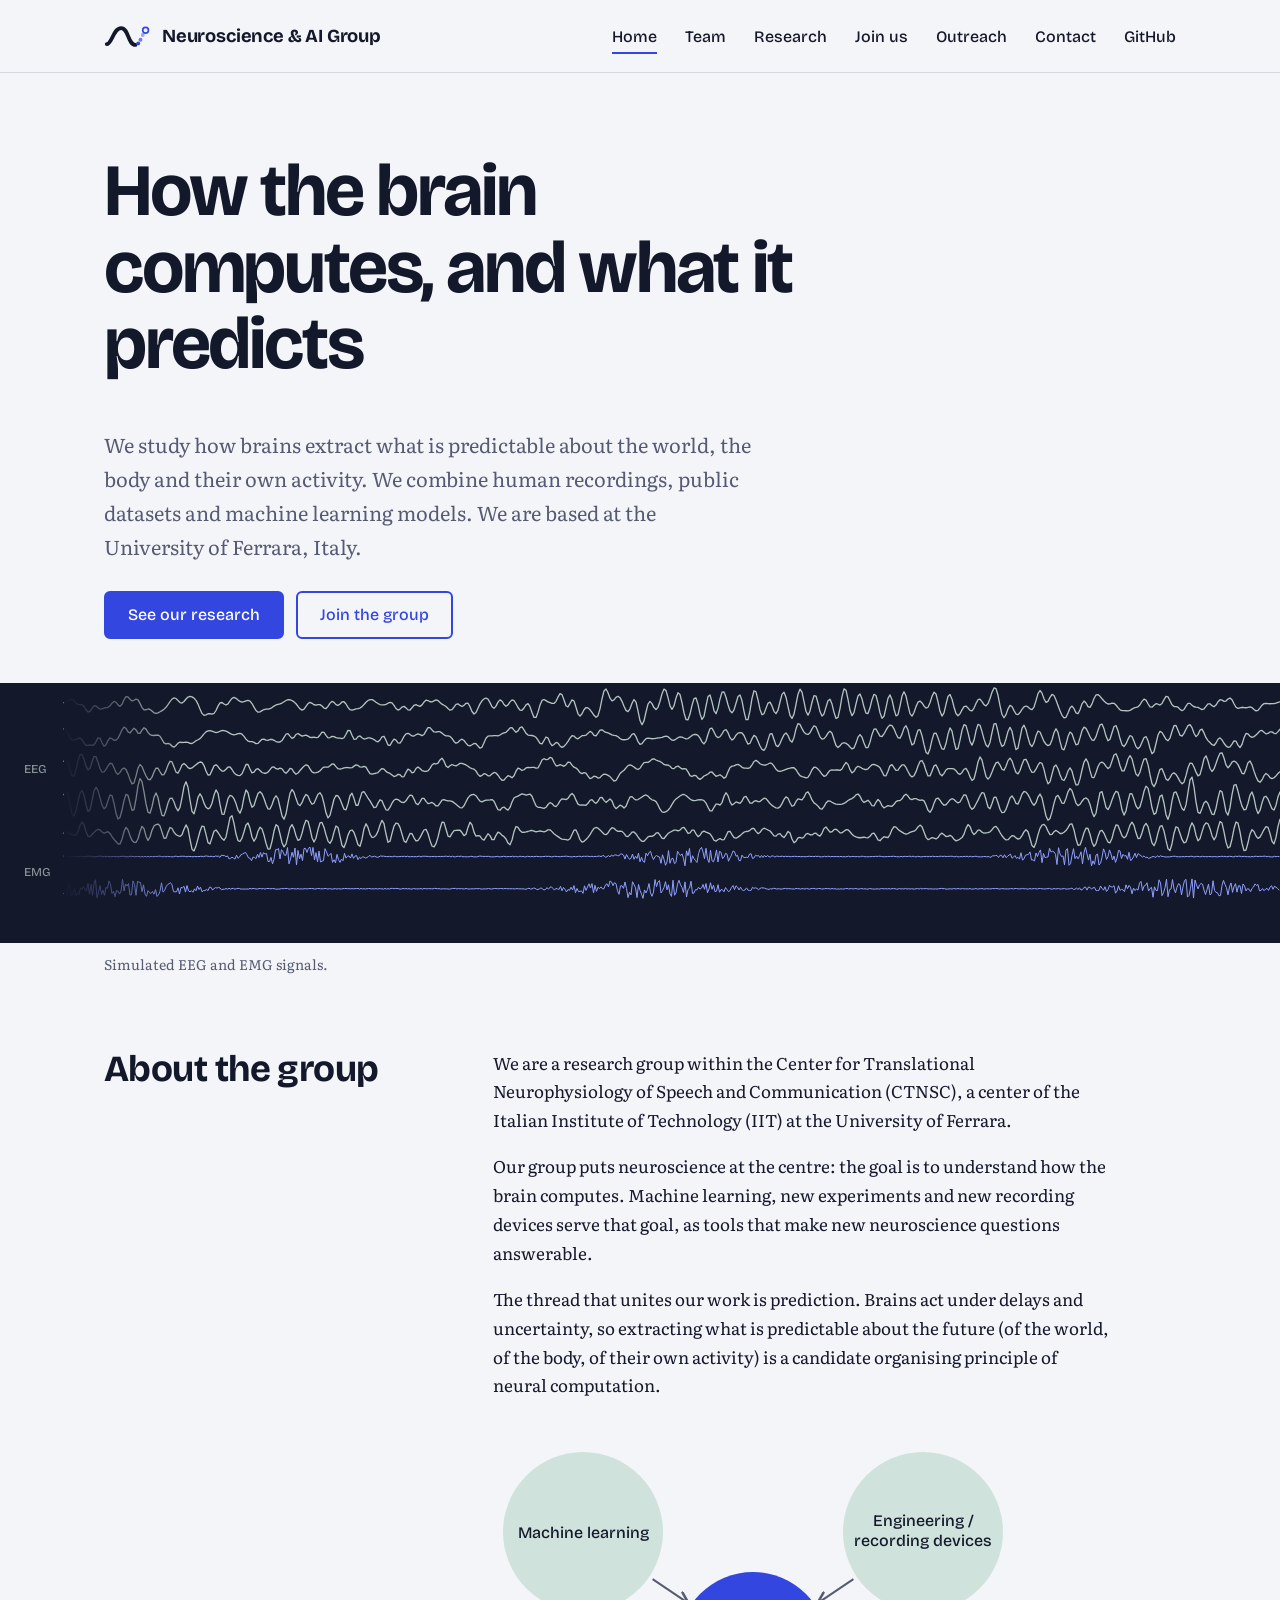
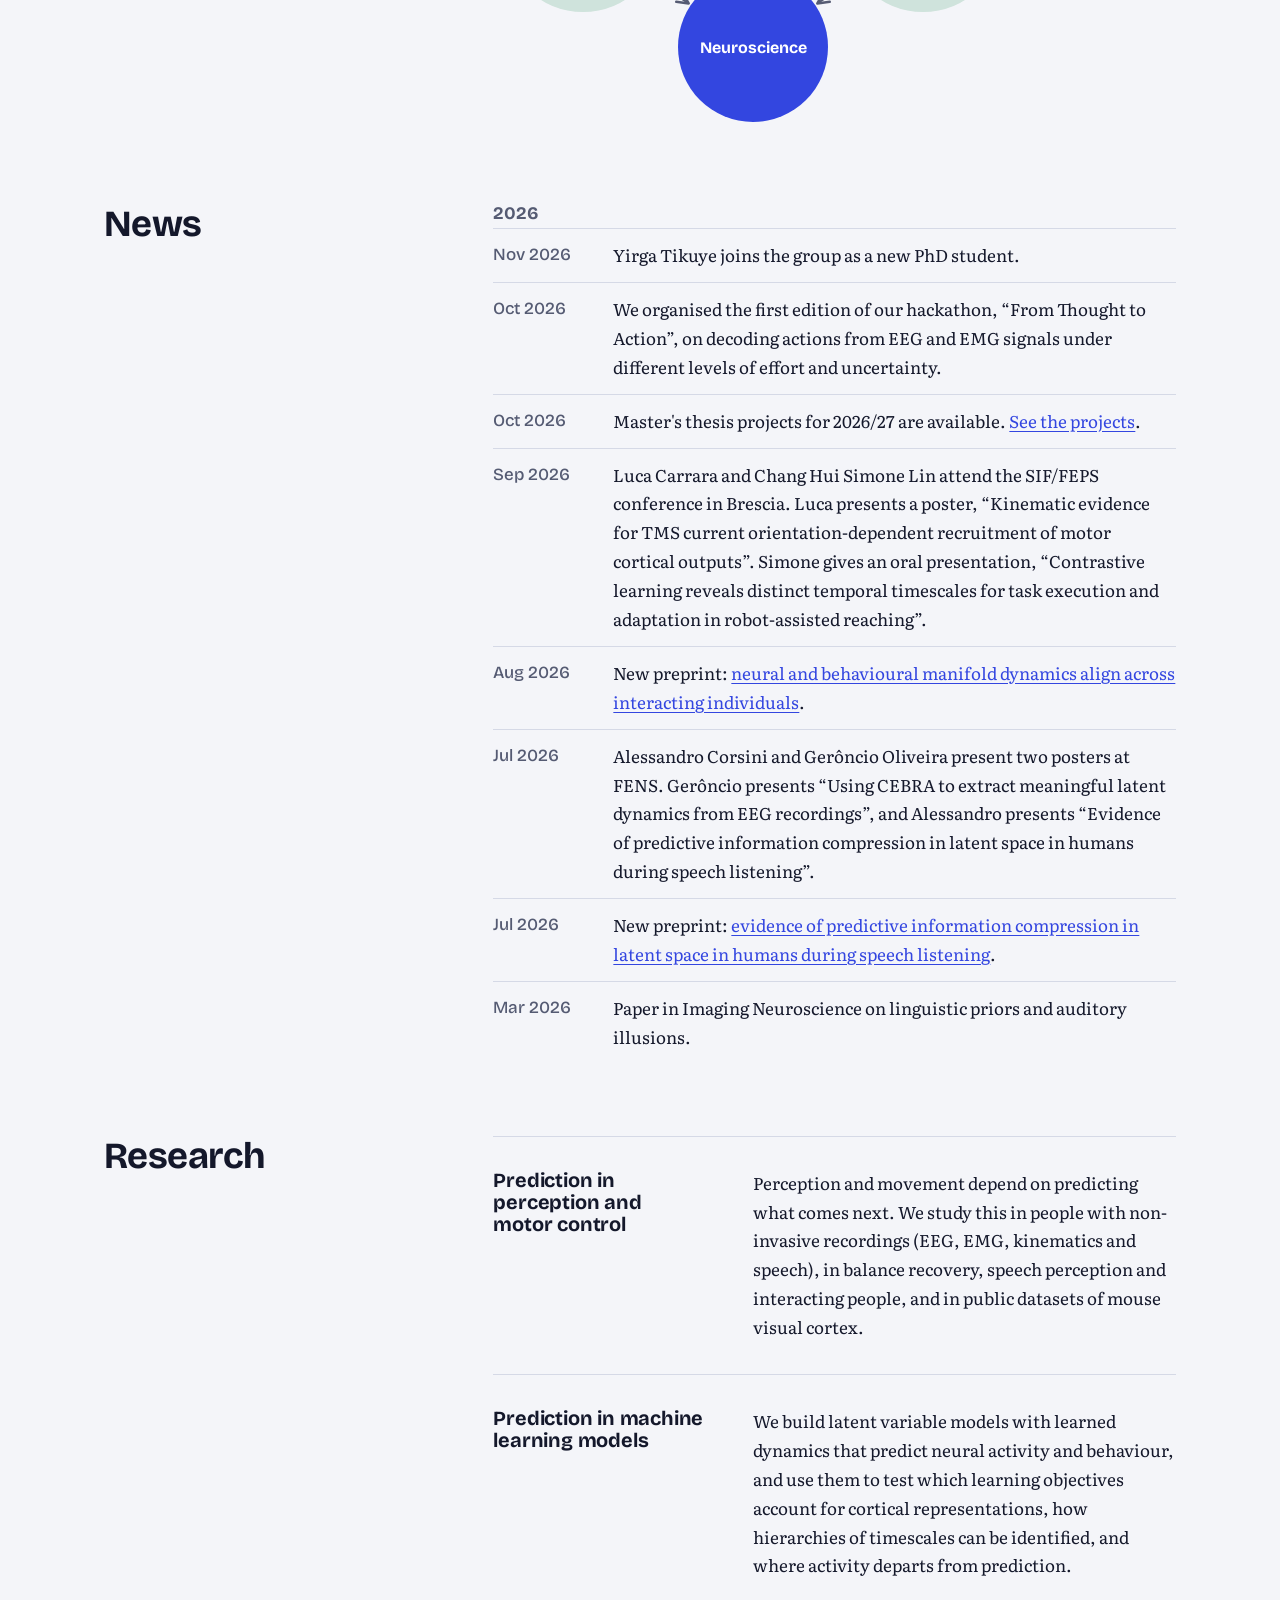
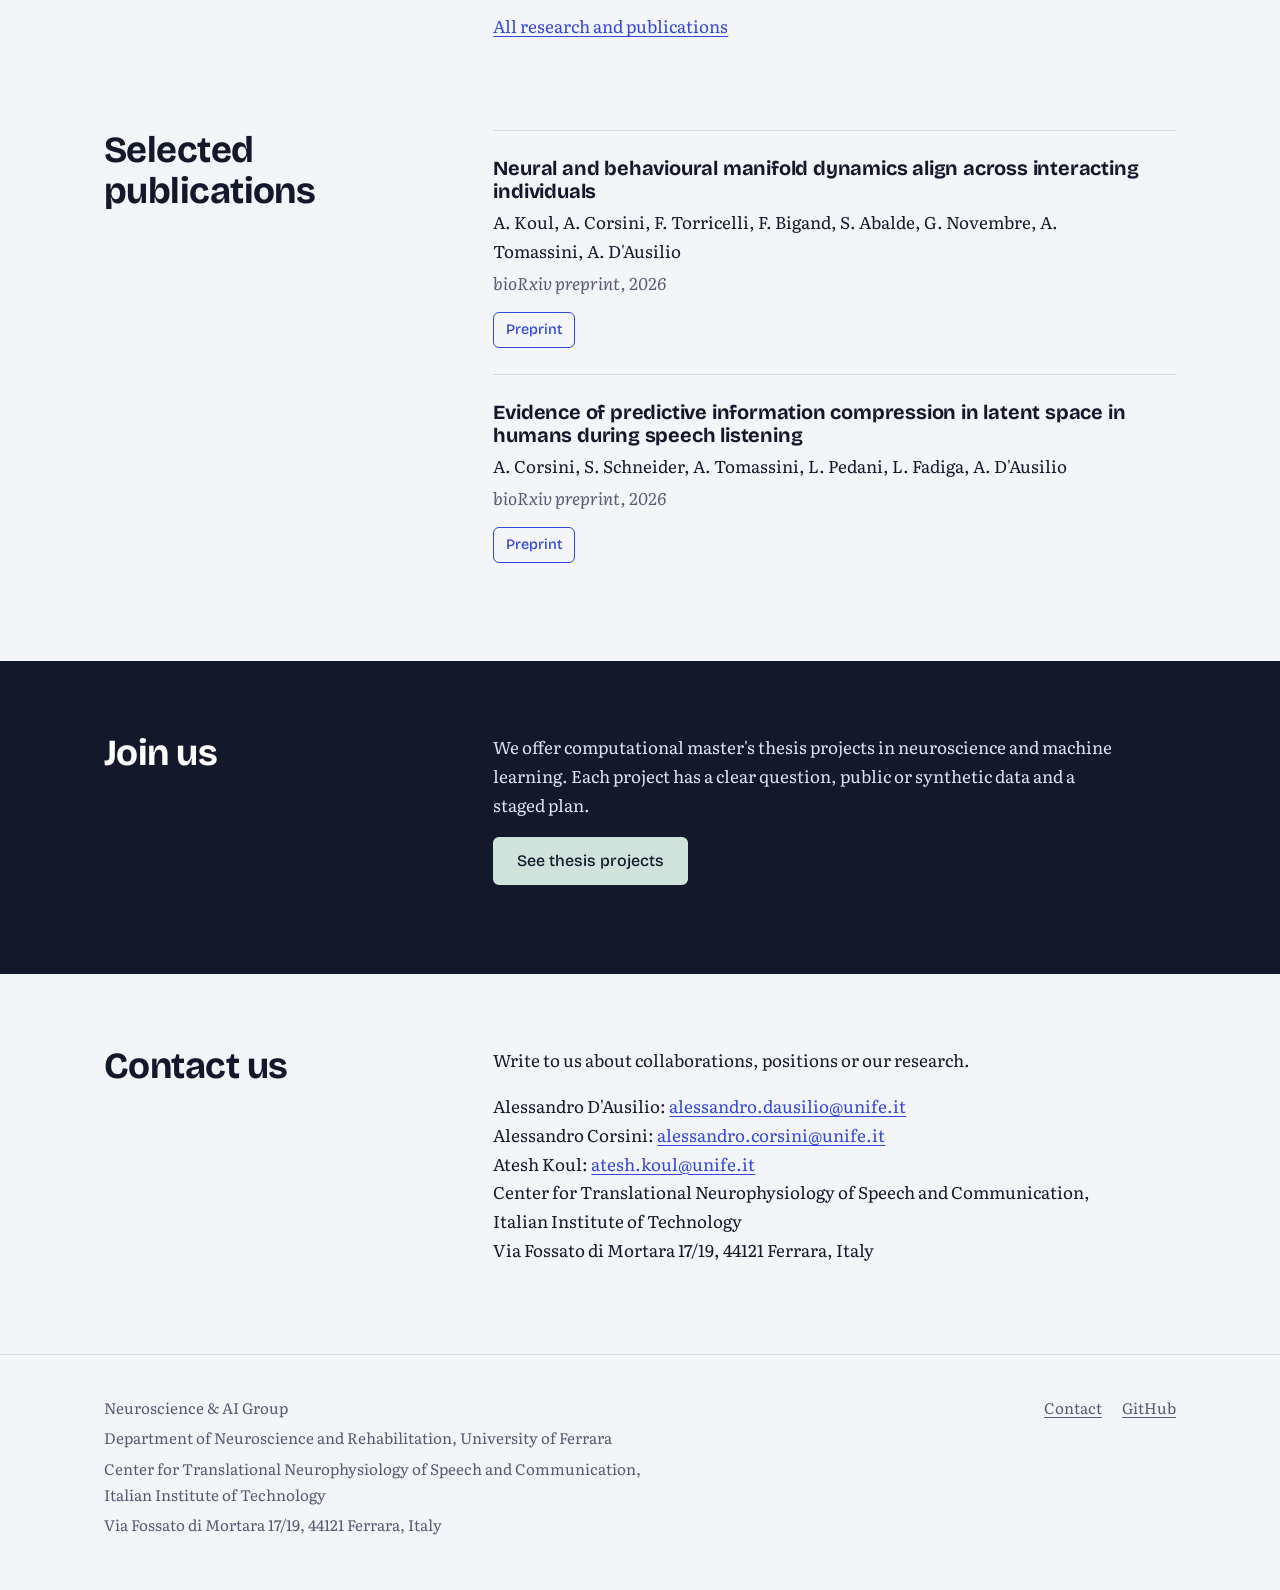
==== site/index.html @ dbb8f5d2 "Make diagram colours independent of stylesheet cache Co-Authored-By: Claude Sonnet 5.5 <noreply@anth" ====
<!doctype html>
<html lang="en">
<head>
  <meta charset="utf-8">
  <meta name="viewport" content="width=device-width, initial-scale=1">
  <title>Neuroscience &amp; AI Group · University of Ferrara</title>
  <meta name="description" content="Research group at the University of Ferrara studying how the brain computes, with prediction as a guiding principle.">
  <link rel="icon" href="assets/favicon.svg" type="image/svg+xml">
  <link rel="preconnect" href="https://fonts.googleapis.com">
  <link rel="preconnect" href="https://fonts.gstatic.com" crossorigin>
  <link rel="stylesheet" href="https://fonts.googleapis.com/css2?family=Bricolage+Grotesque:opsz,wght@12..96,500;12..96,700&family=Literata:ital,opsz,wght@0,7..72,400;0,7..72,600;1,7..72,400&display=swap">
  <link rel="stylesheet" href="assets/css/style.css?v=3">
</head>
<body>
  <a class="skip" href="#main">Skip to content</a>

  <header class="site-header">
    <div class="wrap header-row">
      <a class="brand" href="index.html"><img src="assets/logo-mark.svg" alt="" width="46" height="27"><span>Neuroscience &amp; AI Group</span></a>
      <button class="nav-toggle" type="button" aria-expanded="false" aria-controls="site-nav">Menu</button>
      <nav id="site-nav" class="site-nav" aria-label="Main">
        <ul>
          <li><a href="index.html" aria-current="page">Home</a></li>
          <li><a href="team.html">Team</a></li>
          <li><a href="research.html">Research</a></li>
          <li><a href="join.html">Join us</a></li>
          <li><a href="outreach.html">Outreach</a></li>
          <li><a href="contact.html">Contact</a></li>
          <li><a href="https://github.com/ctnsc-unife">GitHub</a></li>
        </ul>
      </nav>
    </div>
  </header>

  <main id="main">
    <section class="hero">
      <div class="wrap">
        <h1>How the brain computes, and what it predicts</h1>
        <p class="lead">We study how brains extract what is predictable about the world, the body and their own activity. We combine human recordings, public datasets and machine learning models. We are based at the University of Ferrara, Italy.</p>
        <div class="hero-actions">
          <a class="btn" href="research.html">See our research</a>
          <a class="btn btn-quiet" href="join.html">Join the group</a>
        </div>
      </div>
    </section>

    <div class="signal-band">
      <canvas id="signals" role="img" aria-label="Animated plot of simulated EEG and EMG signals. The top five traces are EEG channels and the bottom two are EMG channels."></canvas>
    </div>
    <p class="signal-caption">Simulated EEG and EMG signals.</p>

    <section class="section">
      <div class="wrap split">
        <h2>About the group</h2>
        <div>
          <p>We are a research group within the Center for Translational Neurophysiology of Speech and Communication (CTNSC), a center of the Italian Institute of Technology (IIT) at the University of Ferrara.</p>
          <p>Our group puts neuroscience at the centre: the goal is to understand how the brain computes. Machine learning, new experiments and new recording devices serve that goal, as tools that make new neuroscience questions answerable.</p>
          <p>The thread that unites our work is prediction. Brains act under delays and uncertainty, so extracting what is predictable about the future (of the world, of the body, of their own activity) is a candidate organising principle of neural computation.</p>
          <figure class="diagram" style="color:#555b73">
            <svg viewBox="0 0 520 300" role="img" aria-labelledby="diagram-title">
              <title id="diagram-title">Machine learning and engineering with recording devices both feed into neuroscience, at the centre.</title>
              <defs>
                <marker id="arrowhead" viewBox="0 0 10 10" refX="8" refY="5" markerWidth="7" markerHeight="7" orient="auto-start-reverse">
                  <path d="M1 1 L9 5 L1 9" fill="none" stroke="currentColor" stroke-width="1.8" stroke-linecap="round" stroke-linejoin="round"/>
                </marker>
              </defs>
              <g class="d-arrows" fill="none" stroke="currentColor" stroke-width="2" marker-end="url(#arrowhead)">
                <line x1="159.6" y1="147.1" x2="194.5" y2="170.7"/>
                <line x1="360.4" y1="147.1" x2="325.5" y2="170.7"/>
              </g>
              <circle class="d-side" fill="#cfe3dc" cx="90" cy="100" r="80"/>
              <circle class="d-side" fill="#cfe3dc" cx="430" cy="100" r="80"/>
              <circle class="d-core" fill="#3346e0" cx="260" cy="215" r="75"/>
              <text class="d-label" fill="#14182b" x="90" y="106" text-anchor="middle">Machine learning</text>
              <text class="d-label" fill="#14182b" x="430" y="94" text-anchor="middle">Engineering /</text>
              <text class="d-label" fill="#14182b" x="430" y="114" text-anchor="middle">recording devices</text>
              <text class="d-label d-core-label" fill="#ffffff" font-weight="700" x="260" y="221" text-anchor="middle">Neuroscience</text>
            </svg>
          </figure>
        </div>
      </div>
    </section>

    <section class="section">
      <div class="wrap split">
        <h2>News</h2>
        <div>
                    <h3 class="news-year">2026</h3>
          <ul class="news">
            <li><time datetime="2026-11">Nov 2026</time><p>Yirga Tikuye joins the group as a new PhD student.</p></li>
            <li><time datetime="2026-10">Oct 2026</time><p>We organised the first edition of our hackathon, “From Thought to Action”, on decoding actions from EEG and EMG signals under different levels of effort and uncertainty.</p></li>
            <li><time datetime="2026-10">Oct 2026</time><p>Master's thesis projects for 2026/27 are available. <a href="join.html">See the projects</a>.</p></li>
            <li><time datetime="2026-09">Sep 2026</time><p>Luca Carrara and Chang Hui Simone Lin attend the SIF/FEPS conference in Brescia. Luca presents a poster, “Kinematic evidence for TMS current orientation-dependent recruitment of motor cortical outputs”. Simone gives an oral presentation, “Contrastive learning reveals distinct temporal timescales for task execution and adaptation in robot-assisted reaching”.</p></li>
            <li><time datetime="2026-08">Aug 2026</time><p>New preprint: <a href="https://www.biorxiv.org/content/10.64898/2026.08.19.745562v1" rel="noopener">neural and behavioural manifold dynamics align across interacting individuals</a>.</p></li>
            <li><time datetime="2026-07">Jul 2026</time><p>Alessandro Corsini and Gerôncio Oliveira present two posters at FENS. Gerôncio presents “Using CEBRA to extract meaningful latent dynamics from EEG recordings”, and Alessandro presents “Evidence of predictive information compression in latent space in humans during speech listening”.</p></li>
            <li><time datetime="2026-07">Jul 2026</time><p>New preprint: <a href="https://www.biorxiv.org/content/10.64898/2026.07.14.738305v1" rel="noopener">evidence of predictive information compression in latent space in humans during speech listening</a>.</p></li>
            <li><time datetime="2026-03">Mar 2026</time><p>Paper in Imaging Neuroscience on linguistic priors and auditory illusions.</p></li>
          </ul>
        </div>
      </div>
    </section>

    <section class="section">
      <div class="wrap split">
        <h2>Research</h2>
        <div>
          <div class="area">
            <h3>Prediction in perception and motor control</h3>
            <p>Perception and movement depend on predicting what comes next. We study this in people with non-invasive recordings (EEG, EMG, kinematics and speech), in balance recovery, speech perception and interacting people, and in public datasets of mouse visual cortex.</p>
          </div>
          <div class="area">
            <h3>Prediction in machine learning models</h3>
            <p>We build latent variable models with learned dynamics that predict neural activity and behaviour, and use them to test which learning objectives account for cortical representations, how hierarchies of timescales can be identified, and where activity departs from prediction.</p>
          </div>
          <p><a href="research.html">All research and publications</a></p>
        </div>
      </div>
    </section>

    <section class="section">
      <div class="wrap split">
        <h2>Selected publications</h2>
        <div>
          <article class="pub">
            <h3>Neural and behavioural manifold dynamics align across interacting individuals</h3>
            <p class="authors">A. Koul, A. Corsini, F. Torricelli, F. Bigand, S. Abalde, G. Novembre, A. Tomassini, A. D'Ausilio</p>
            <p class="venue">bioRxiv preprint, 2026</p>
            <ul class="pub-links">
              <li><a href="https://www.biorxiv.org/content/10.64898/2026.08.19.745562v1" rel="noopener">Preprint</a></li>
            </ul>
          </article>
          <article class="pub">
            <h3>Evidence of predictive information compression in latent space in humans during speech listening</h3>
            <p class="authors">A. Corsini, S. Schneider, A. Tomassini, L. Pedani, L. Fadiga, A. D'Ausilio</p>
            <p class="venue">bioRxiv preprint, 2026</p>
            <ul class="pub-links">
              <li><a href="https://www.biorxiv.org/content/10.64898/2026.07.14.738305v1" rel="noopener">Preprint</a></li>
            </ul>
          </article>
        </div>
      </div>
    </section>

    <section class="band">
      <div class="wrap split">
        <h2>Join us</h2>
        <div>
          <p>We offer computational master's thesis projects in neuroscience and machine learning. Each project has a clear question, public or synthetic data and a staged plan.</p>
          <p><a class="btn" href="join.html">See thesis projects</a></p>
        </div>
      </div>
    </section>
    <section class="section">
      <div class="wrap split">
        <h2>Contact us</h2>
        <div>
          <p>Write to us about collaborations, positions or our research.</p>
          <p>Alessandro D'Ausilio: <a href="mailto:alessandro.dausilio@unife.it">alessandro.dausilio@unife.it</a><br>Alessandro Corsini: <a href="mailto:alessandro.corsini@unife.it">alessandro.corsini@unife.it</a><br>Atesh Koul: <a href="mailto:atesh.koul@unife.it">atesh.koul@unife.it</a><br>Center for Translational Neurophysiology of Speech and Communication, Italian Institute of Technology<br>Via Fossato di Mortara 17/19, 44121 Ferrara, Italy</p>
        </div>
      </div>
    </section>
  </main>

  <footer class="site-footer">
    <div class="wrap footer-row">
      <div>
        <p>Neuroscience &amp; AI Group</p>
        <p>Department of Neuroscience and Rehabilitation, University of Ferrara</p>
        <p>Center for Translational Neurophysiology of Speech and Communication, Italian Institute of Technology</p>
        <p>Via Fossato di Mortara 17/19, 44121 Ferrara, Italy</p>
      </div>
      <ul>
        <li><a href="contact.html">Contact</a></li>
        <li><a href="https://github.com/ctnsc-unife">GitHub</a></li>
      </ul>
    </div>
  </footer>

  <script src="assets/js/main.js"></script>
  <script src="assets/js/signals.js"></script>
</body>
</html>
---- site/assets/css/style.css ----
/* Neuroscience & AI Group — site styles */

:root {
  --ink: #14182b;
  --paper: #f4f5f9;
  --blue: #3346e0;
  --blue-deep: #2634b5;
  --mint: #cfe3dc;
  --slate: #555b73;
  --rule: #d5d9e6;
  --max: 1120px;
  --head: "Bricolage Grotesque", "Helvetica Neue", Arial, sans-serif;
  --body: "Literata", Georgia, "Times New Roman", serif;
}

*,
*::before,
*::after {
  box-sizing: border-box;
}

html {
  scroll-behavior: smooth;
}

body {
  margin: 0;
  background: var(--paper);
  color: var(--ink);
  font-family: var(--body);
  font-size: 1.0625rem;
  line-height: 1.7;
  -webkit-font-smoothing: antialiased;
}

img,
canvas,
svg {
  max-width: 100%;
}

a {
  color: var(--blue);
  text-underline-offset: 0.18em;
}

a:hover {
  color: var(--blue-deep);
}

:focus-visible {
  outline: 3px solid var(--blue);
  outline-offset: 3px;
}

h1,
h2,
h3 {
  font-family: var(--head);
  font-weight: 700;
  line-height: 1.12;
  letter-spacing: -0.015em;
  margin: 0 0 0.6em;
}

h1 {
  font-size: clamp(2.5rem, 6.2vw, 4.6rem);
  letter-spacing: -0.03em;
  line-height: 1.04;
}

h2 {
  font-size: clamp(1.7rem, 3.4vw, 2.3rem);
}

h3 {
  font-size: 1.25rem;
  letter-spacing: -0.01em;
}

p {
  margin: 0 0 1em;
  max-width: 62ch;
}

ul {
  margin: 0;
  padding: 0;
}

.wrap {
  max-width: var(--max);
  margin: 0 auto;
  padding: 0 24px;
}

.skip {
  position: absolute;
  left: 16px;
  top: -60px;
  background: var(--ink);
  color: #fff;
  padding: 10px 16px;
  z-index: 10;
}

.skip:focus {
  top: 16px;
}

/* Header */

.site-header {
  border-bottom: 1px solid var(--rule);
}

.header-row {
  display: flex;
  align-items: center;
  justify-content: space-between;
  flex-wrap: wrap;
  gap: 8px 32px;
  min-height: 72px;
}

.brand {
  display: inline-flex;
  align-items: center;
  gap: 12px;
  line-height: 1;
  font-family: var(--head);
  font-weight: 700;
  font-size: 1.15rem;
  letter-spacing: -0.01em;
  color: var(--ink);
  text-decoration: none;
}

.brand:hover {
  color: var(--ink);
}

.site-nav ul {
  list-style: none;
  display: flex;
  flex-wrap: wrap;
  gap: 4px 28px;
}

.site-nav a {
  font-family: var(--head);
  font-weight: 500;
  font-size: 1rem;
  color: var(--ink);
  text-decoration: none;
  padding: 6px 0;
  border-bottom: 2px solid transparent;
}

.site-nav a:hover {
  border-bottom-color: var(--rule);
  color: var(--ink);
}

.site-nav a[aria-current="page"] {
  border-bottom-color: var(--blue);
}

.nav-toggle {
  display: none;
  font: 500 1rem var(--head);
  background: none;
  color: var(--ink);
  border: 1px solid var(--ink);
  border-radius: 6px;
  padding: 6px 14px;
  cursor: pointer;
}

@media (max-width: 760px) {
  .js .nav-toggle {
    display: inline-flex;
  }

  .js .site-nav {
    display: none;
    width: 100%;
    padding-bottom: 12px;
  }

  .js .site-nav.open {
    display: block;
  }

  .js .site-nav ul {
    flex-direction: column;
    gap: 2px;
  }
}

/* Hero */

.hero {
  padding: 80px 0 44px;
}

.hero h1 {
  max-width: 17ch;
}

.hero .lead {
  font-size: 1.25rem;
  max-width: 54ch;
  color: var(--slate);
}

.hero-actions {
  display: flex;
  flex-wrap: wrap;
  gap: 12px;
  margin-top: 28px;
}

.btn {
  display: inline-block;
  font-family: var(--head);
  font-weight: 500;
  font-size: 1rem;
  line-height: 1;
  padding: 14px 22px;
  border-radius: 6px;
  border: 2px solid var(--blue);
  background: var(--blue);
  color: #fff;
  text-decoration: none;
}

.btn:hover {
  background: var(--blue-deep);
  border-color: var(--blue-deep);
  color: #fff;
}

.btn-quiet {
  background: transparent;
  color: var(--blue);
}

.btn-quiet:hover {
  background: var(--blue);
  color: #fff;
}

.signal-band {
  background: var(--ink);
}

#signals {
  display: block;
  width: 100%;
  height: 260px;
}

.signal-caption {
  margin: 0;
  padding: 10px 24px 0;
  max-width: var(--max);
  margin-inline: auto;
  font-size: 0.875rem;
  color: var(--slate);
}

/* Sections */

.section {
  padding: 72px 0;
}

.section + .section {
  padding-top: 0;
}

.page-head {
  padding: 64px 0 32px;
}

.page-head h1 {
  font-size: clamp(2.2rem, 5vw, 3.4rem);
  max-width: 20ch;
}

.page-head p {
  font-size: 1.15rem;
  color: var(--slate);
}

.split {
  display: grid;
  grid-template-columns: 1fr 2fr;
  gap: 24px 48px;
}

@media (max-width: 820px) {
  .split {
    grid-template-columns: 1fr;
  }
}

.diagram {
  margin: 32px 0 0;
  max-width: 520px;
  color: var(--slate);
}

.diagram svg {
  display: block;
  width: 100%;
  height: auto;
}

.d-side {
  fill: var(--mint);
}

.d-core {
  fill: var(--blue);
}

.d-label {
  font-family: var(--head);
  font-weight: 500;
  font-size: 16px;
  fill: var(--ink);
}

.d-core-label {
  font-weight: 700;
  fill: #fff;
}

/* News */

.news-year {
  font-size: 1.1rem;
  color: var(--slate);
  margin: 28px 0 4px;
}

.news-year:first-of-type {
  margin-top: 0;
}

.news {
  list-style: none;
}

.news li {
  display: grid;
  grid-template-columns: 6.5rem 1fr;
  gap: 16px;
  padding: 12px 0;
  border-top: 1px solid var(--rule);
}

.news time {
  font-family: var(--head);
  font-weight: 500;
  color: var(--slate);
}

.news p {
  margin: 0;
}

@media (max-width: 560px) {
  .news li {
    grid-template-columns: 1fr;
    gap: 2px;
  }
}

/* Research areas */

.area {
  display: grid;
  grid-template-columns: 1fr 2fr;
  gap: 16px 48px;
  padding: 32px 0;
  border-top: 1px solid var(--rule);
}

.area h3 {
  margin: 0;
}

.area ul {
  margin: 0.4em 0 0;
  padding-left: 1.2em;
  max-width: 62ch;
}

.area li {
  margin-bottom: 0.5em;
}

.area .meta {
  font-size: 0.95rem;
  color: var(--slate);
  margin-bottom: 0.3em;
}

.area p:last-child {
  margin-bottom: 0;
}

@media (max-width: 820px) {
  .area {
    grid-template-columns: 1fr;
  }
}

/* Publications */

.pub {
  padding: 26px 0;
  border-top: 1px solid var(--rule);
  max-width: 78ch;
}

.pub h3 {
  margin-bottom: 0.3em;
}

.pub .authors {
  margin-bottom: 0.2em;
}

.pub .venue {
  font-style: italic;
  color: var(--slate);
  margin-bottom: 0.8em;
}

.pub-links {
  display: flex;
  flex-wrap: wrap;
  gap: 8px;
  list-style: none;
}

.pub-links a {
  display: inline-block;
  font-family: var(--head);
  font-weight: 500;
  font-size: 0.9rem;
  padding: 5px 12px;
  border: 1px solid var(--blue);
  border-radius: 6px;
  text-decoration: none;
}

.pub-links a:hover {
  background: var(--blue);
  color: #fff;
}

.year-heading {
  font-size: 1.1rem;
  color: var(--slate);
  margin: 40px 0 0;
}

/* People */

.people {
  list-style: none;
  display: grid;
  grid-template-columns: repeat(auto-fill, minmax(240px, 270px));
  gap: 48px 32px;
  margin-bottom: 72px;
}

.person .avatar {
  display: grid;
  place-items: center;
  width: 100%;
  height: auto;
  aspect-ratio: 4 / 5;
  object-fit: cover;
  border-radius: 10px;
  background: var(--mint);
  color: var(--ink);
  font-family: var(--head);
  font-weight: 700;
  font-size: 4rem;
  margin-bottom: 16px;
}

.person h3 {
  font-size: 1.25rem;
  margin: 0 0 2px;
}

.person p {
  margin: 0;
  font-size: 1rem;
  line-height: 1.5;
  color: var(--slate);
}

.collaborators {
  list-style: none;
  display: grid;
  grid-template-columns: repeat(auto-fill, minmax(300px, 1fr));
  gap: 24px 32px;
  margin-bottom: 72px;
}

.collaborators li {
  display: flex;
  flex-direction: column;
  align-items: flex-start;
  padding: 24px;
  background: #fff;
  border: 1px solid var(--rule);
  border-radius: 10px;
}

.collaborators h3 {
  font-size: 1.25rem;
  margin-bottom: 4px;
}

.collaborators p {
  color: var(--slate);
  margin-bottom: 20px;
}

.collaborators a {
  margin-top: auto;
  font-family: var(--head);
  font-weight: 500;
  font-size: 0.9rem;
  padding: 5px 12px;
  border: 1px solid var(--blue);
  border-radius: 6px;
  text-decoration: none;
}

.collaborators a:hover {
  background: var(--blue);
  color: #fff;
}

/* Join band */

.band {
  background: var(--ink);
  color: #fff;
  padding: 72px 0;
}

.band a {
  color: var(--mint);
}

.band a:hover {
  color: #fff;
}

.band p {
  color: #dfe3f2;
}

.band :focus-visible {
  outline-color: var(--mint);
}

.band .btn {
  background: var(--mint);
  border-color: var(--mint);
  color: var(--ink);
}

.band .btn:hover {
  background: #fff;
  border-color: #fff;
  color: var(--ink);
}

/* Prose pages */

.prose h2 {
  margin-top: 1.6em;
}

.prose h2:first-child {
  margin-top: 0;
}

.prose ul {
  padding-left: 1.2em;
  max-width: 62ch;
}

.prose li {
  margin-bottom: 0.4em;
}

.contact-list {
  list-style: none;
}

.contact-list li {
  margin-bottom: 1.2em;
}

.contact-list strong {
  display: block;
  font-family: var(--head);
}

/* Footer */

.site-footer {
  border-top: 1px solid var(--rule);
  padding: 40px 0 48px;
  font-size: 0.95rem;
  color: var(--slate);
}

.footer-row {
  display: flex;
  flex-wrap: wrap;
  justify-content: space-between;
  gap: 24px 48px;
}

.site-footer p {
  margin: 0 0 0.3em;
}

.site-footer ul {
  list-style: none;
  display: flex;
  gap: 20px;
}

.site-footer a {
  color: var(--slate);
}

@media (prefers-reduced-motion: reduce) {
  html {
    scroll-behavior: auto;
  }
}
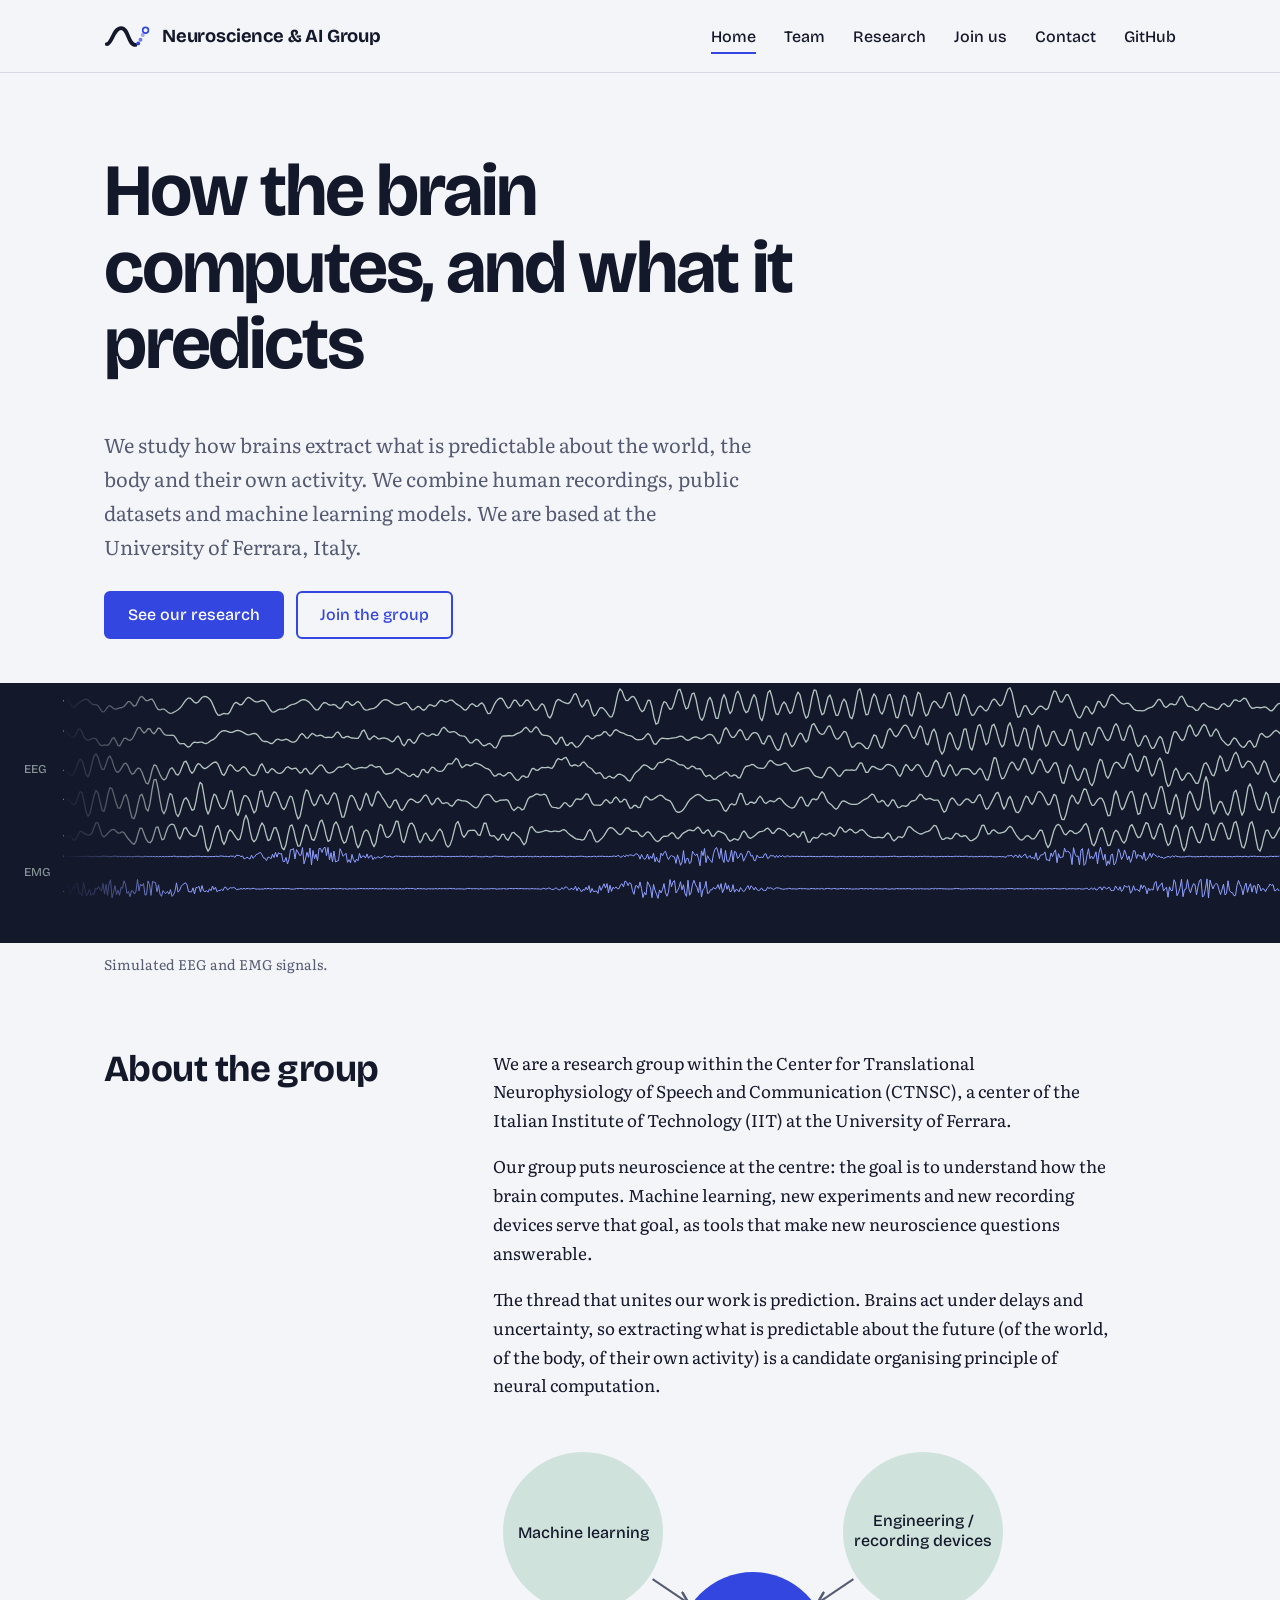
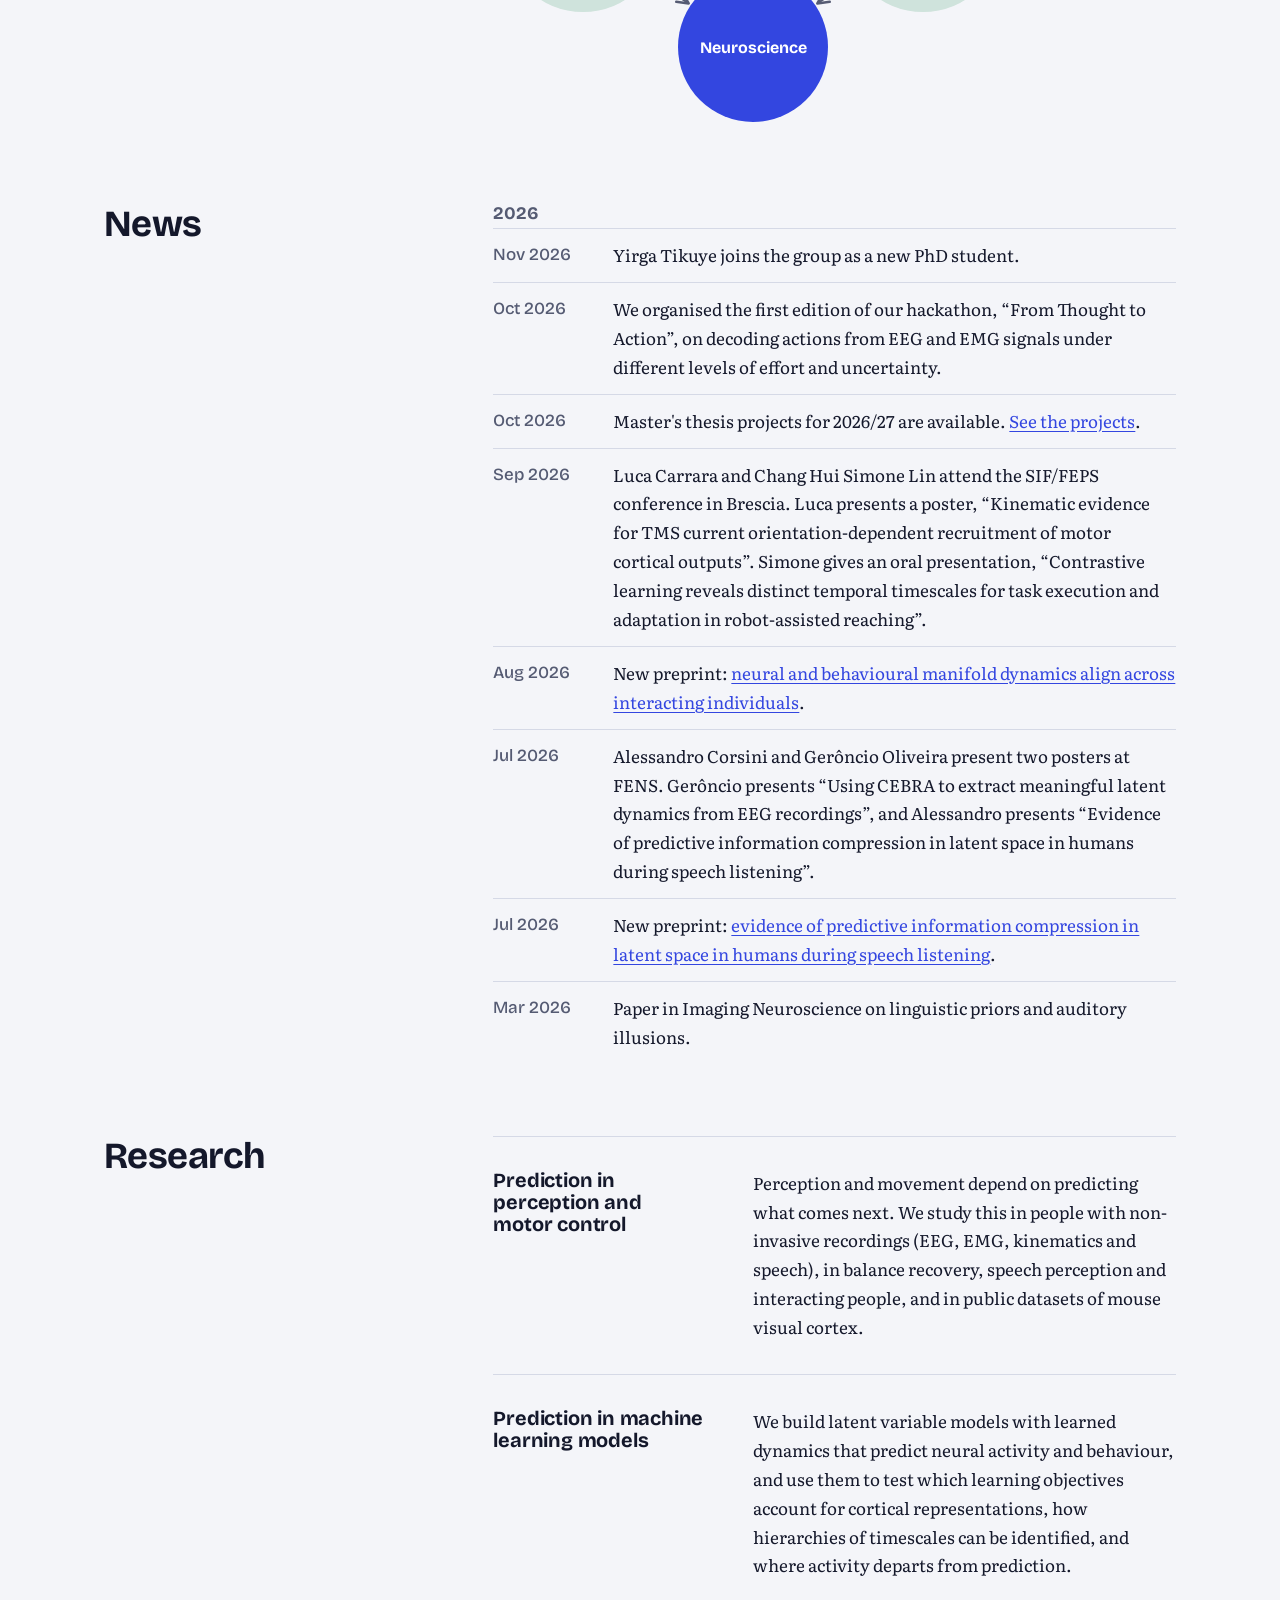
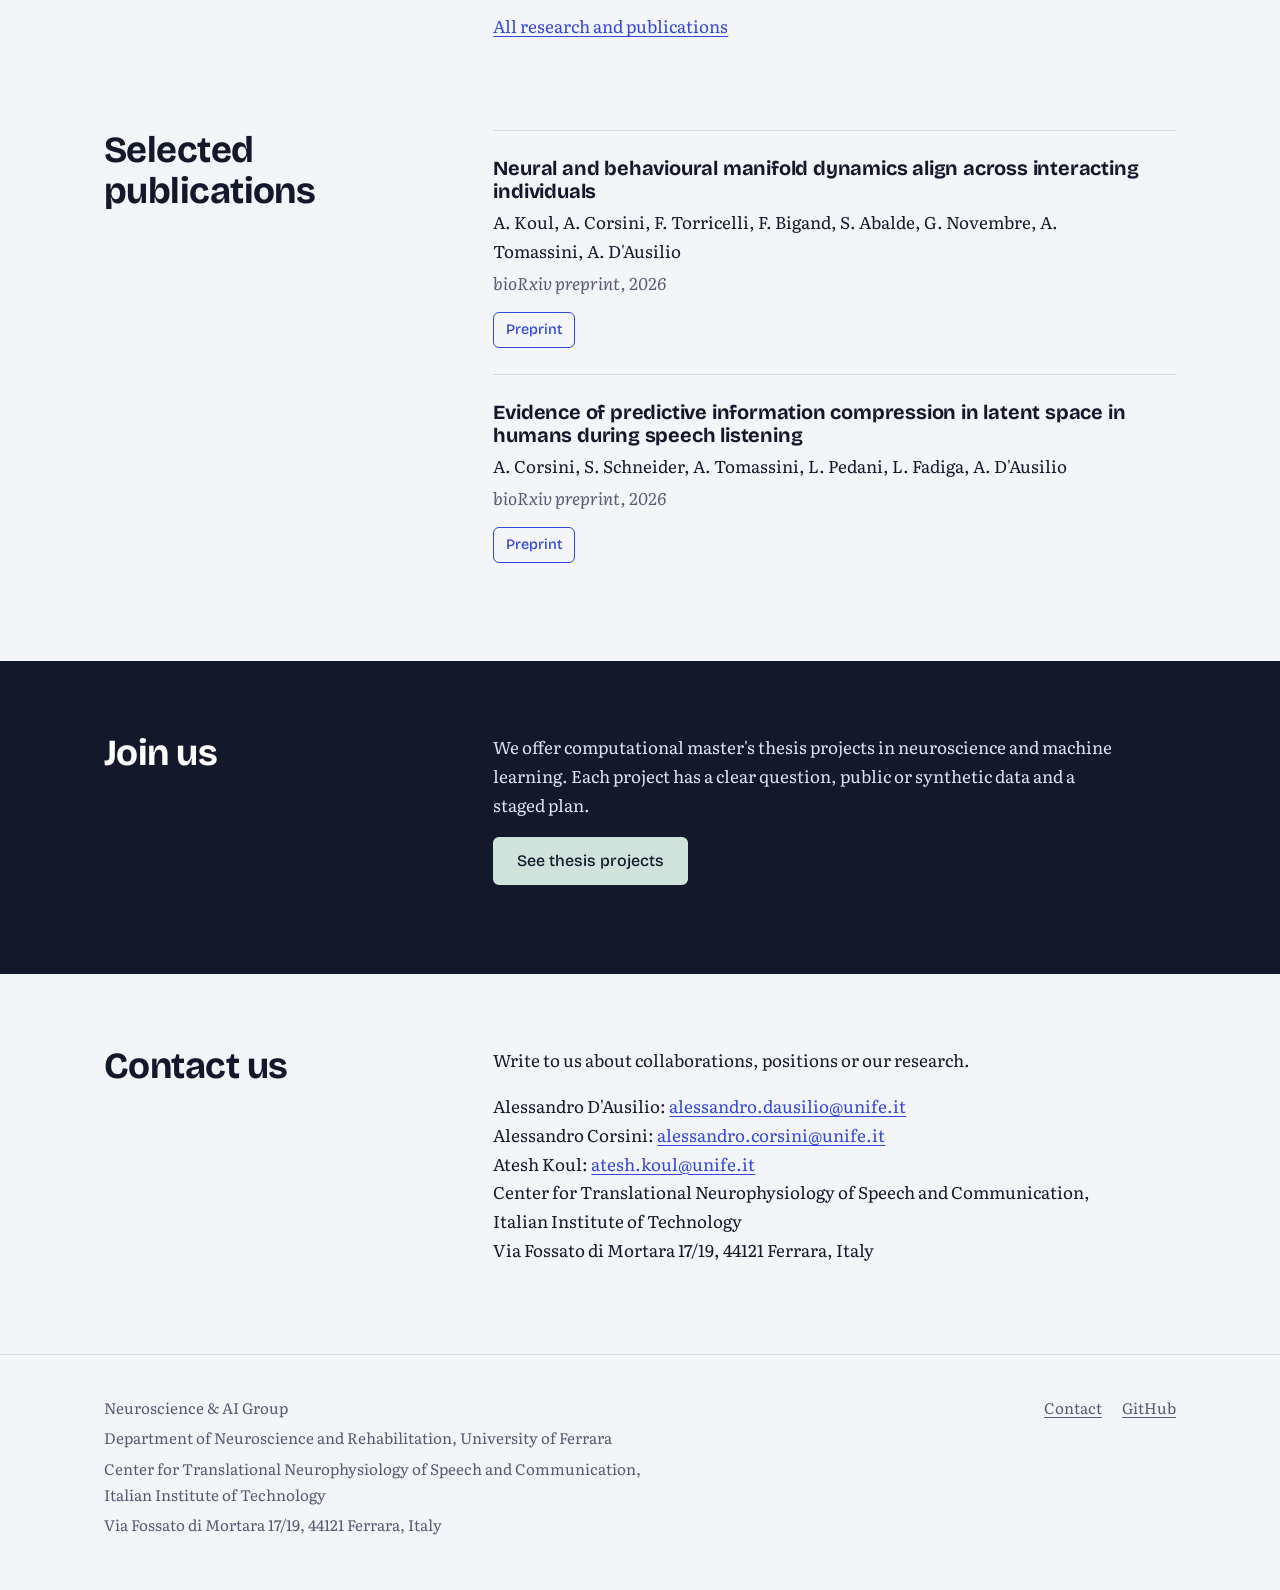
==== commit f1a88266: "Remove Outreach page Co-Authored-By: Claude Sonnet 5.5 <noreply@anthropic.com> Claude-Session: https" ====
--- a/site/index.html
+++ b/site/index.html
@@ -24,7 +24,6 @@
           <li><a href="team.html">Team</a></li>
           <li><a href="research.html">Research</a></li>
           <li><a href="join.html">Join us</a></li>
-          <li><a href="outreach.html">Outreach</a></li>
           <li><a href="contact.html">Contact</a></li>
           <li><a href="https://github.com/ctnsc-unife">GitHub</a></li>
         </ul>
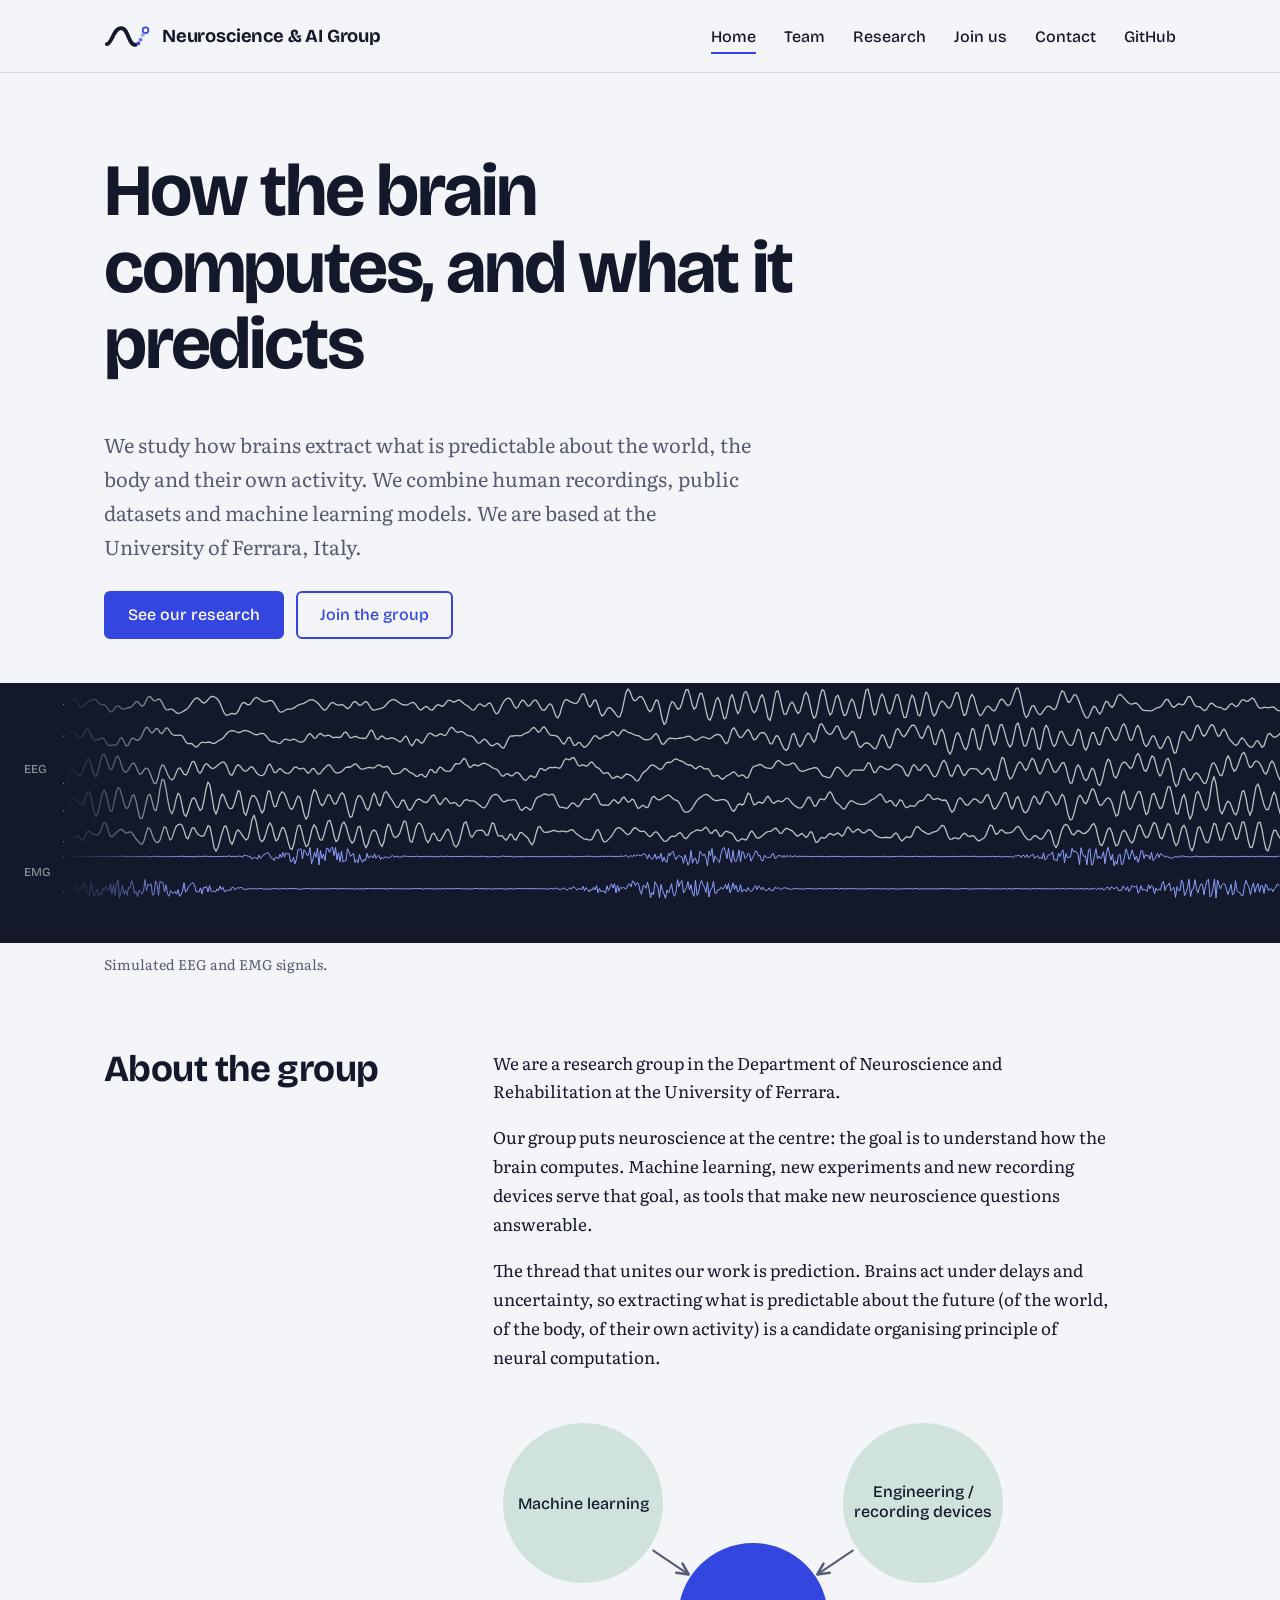
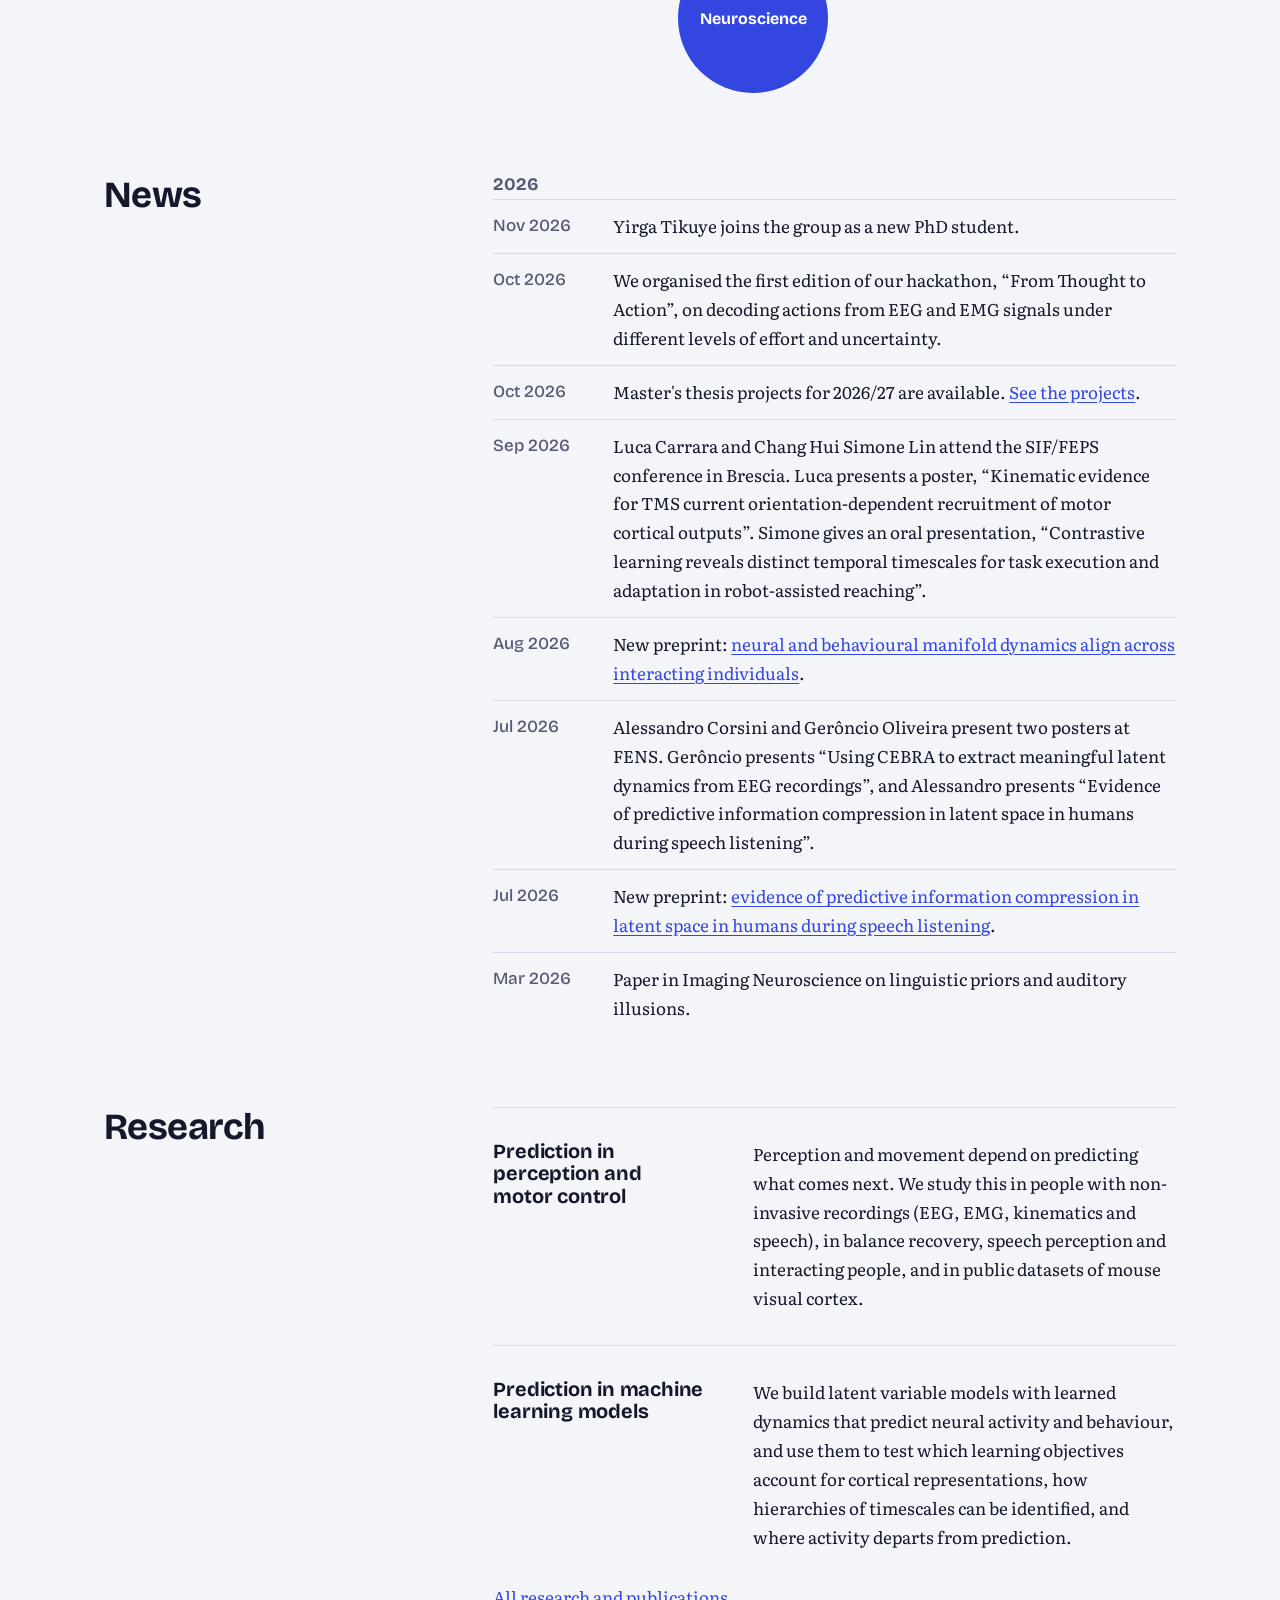
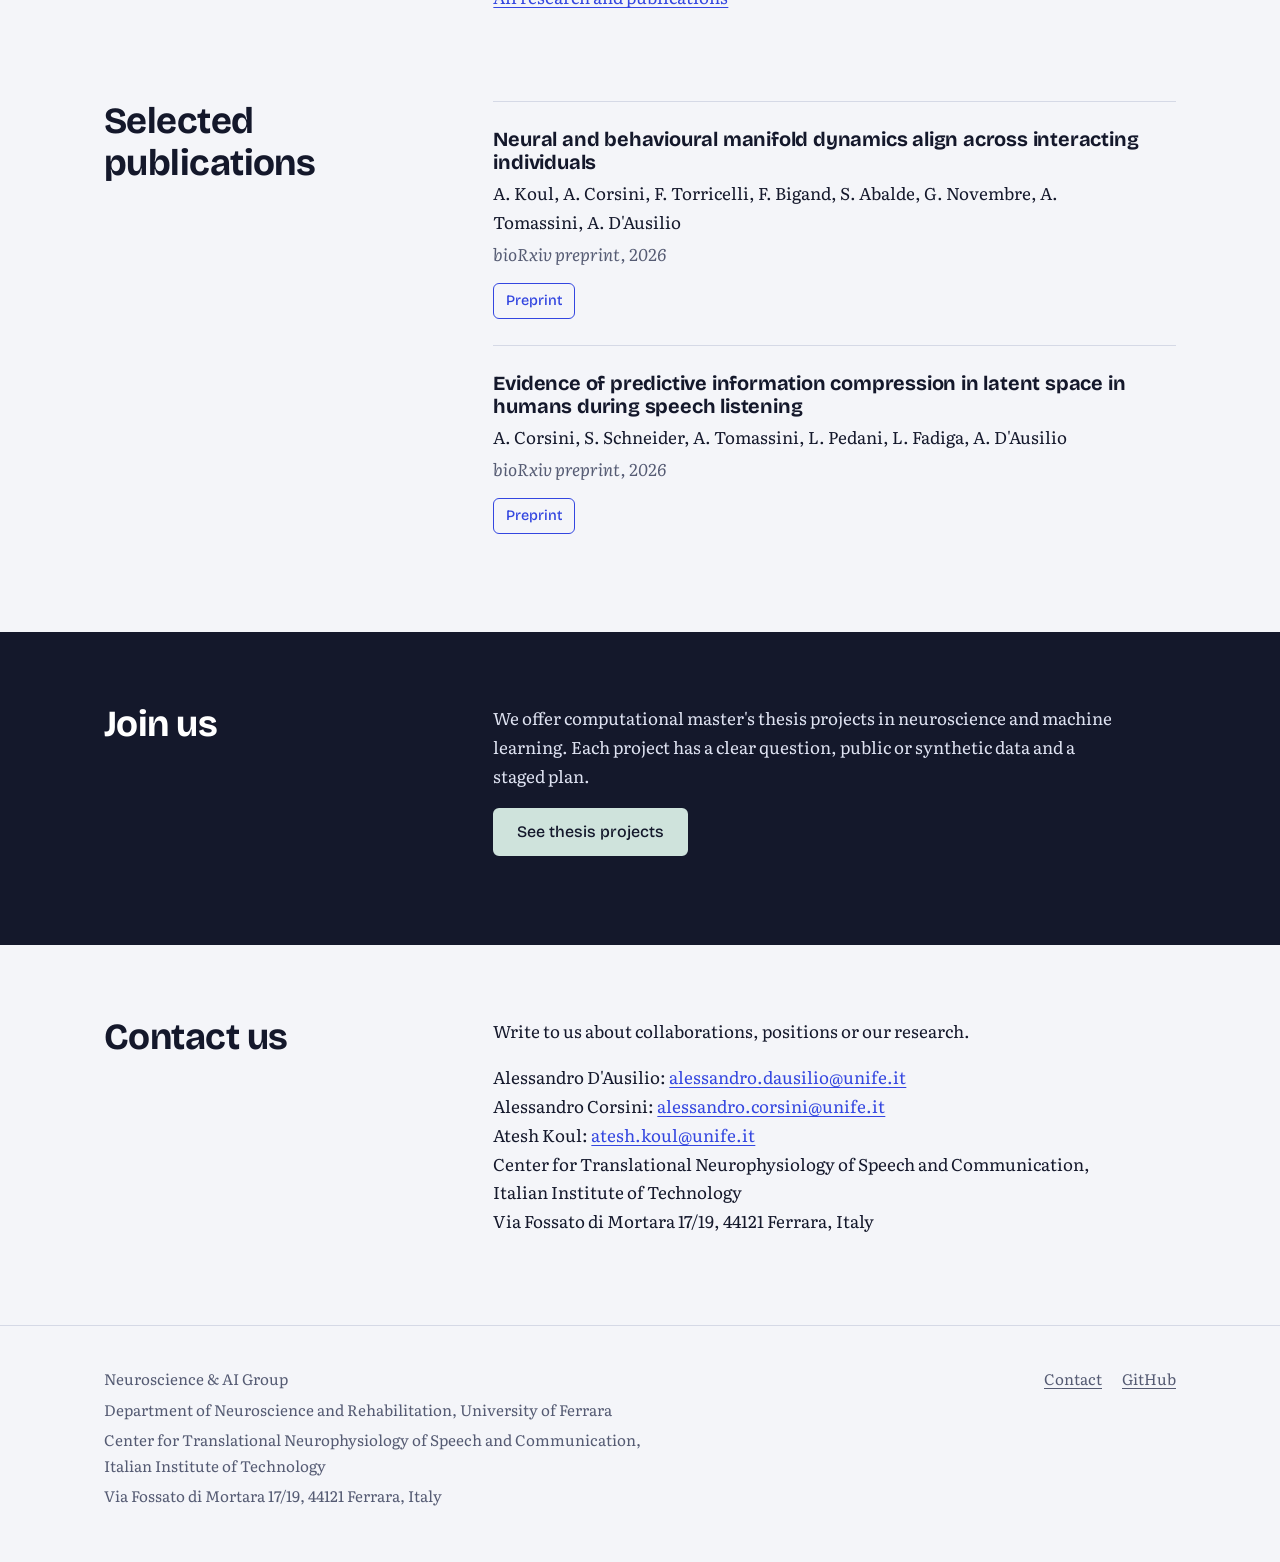
==== commit ac5dca90: "Home: introduce group as part of the Department of Neuroscience and Rehabilitation Co-Authored-By: C" ====
--- a/site/index.html
+++ b/site/index.html
@@ -52,7 +52,7 @@
       <div class="wrap split">
         <h2>About the group</h2>
         <div>
-          <p>We are a research group within the Center for Translational Neurophysiology of Speech and Communication (CTNSC), a center of the Italian Institute of Technology (IIT) at the University of Ferrara.</p>
+          <p>We are a research group in the Department of Neuroscience and Rehabilitation at the University of Ferrara.</p>
           <p>Our group puts neuroscience at the centre: the goal is to understand how the brain computes. Machine learning, new experiments and new recording devices serve that goal, as tools that make new neuroscience questions answerable.</p>
           <p>The thread that unites our work is prediction. Brains act under delays and uncertainty, so extracting what is predictable about the future (of the world, of the body, of their own activity) is a candidate organising principle of neural computation.</p>
           <figure class="diagram" style="color:#555b73">
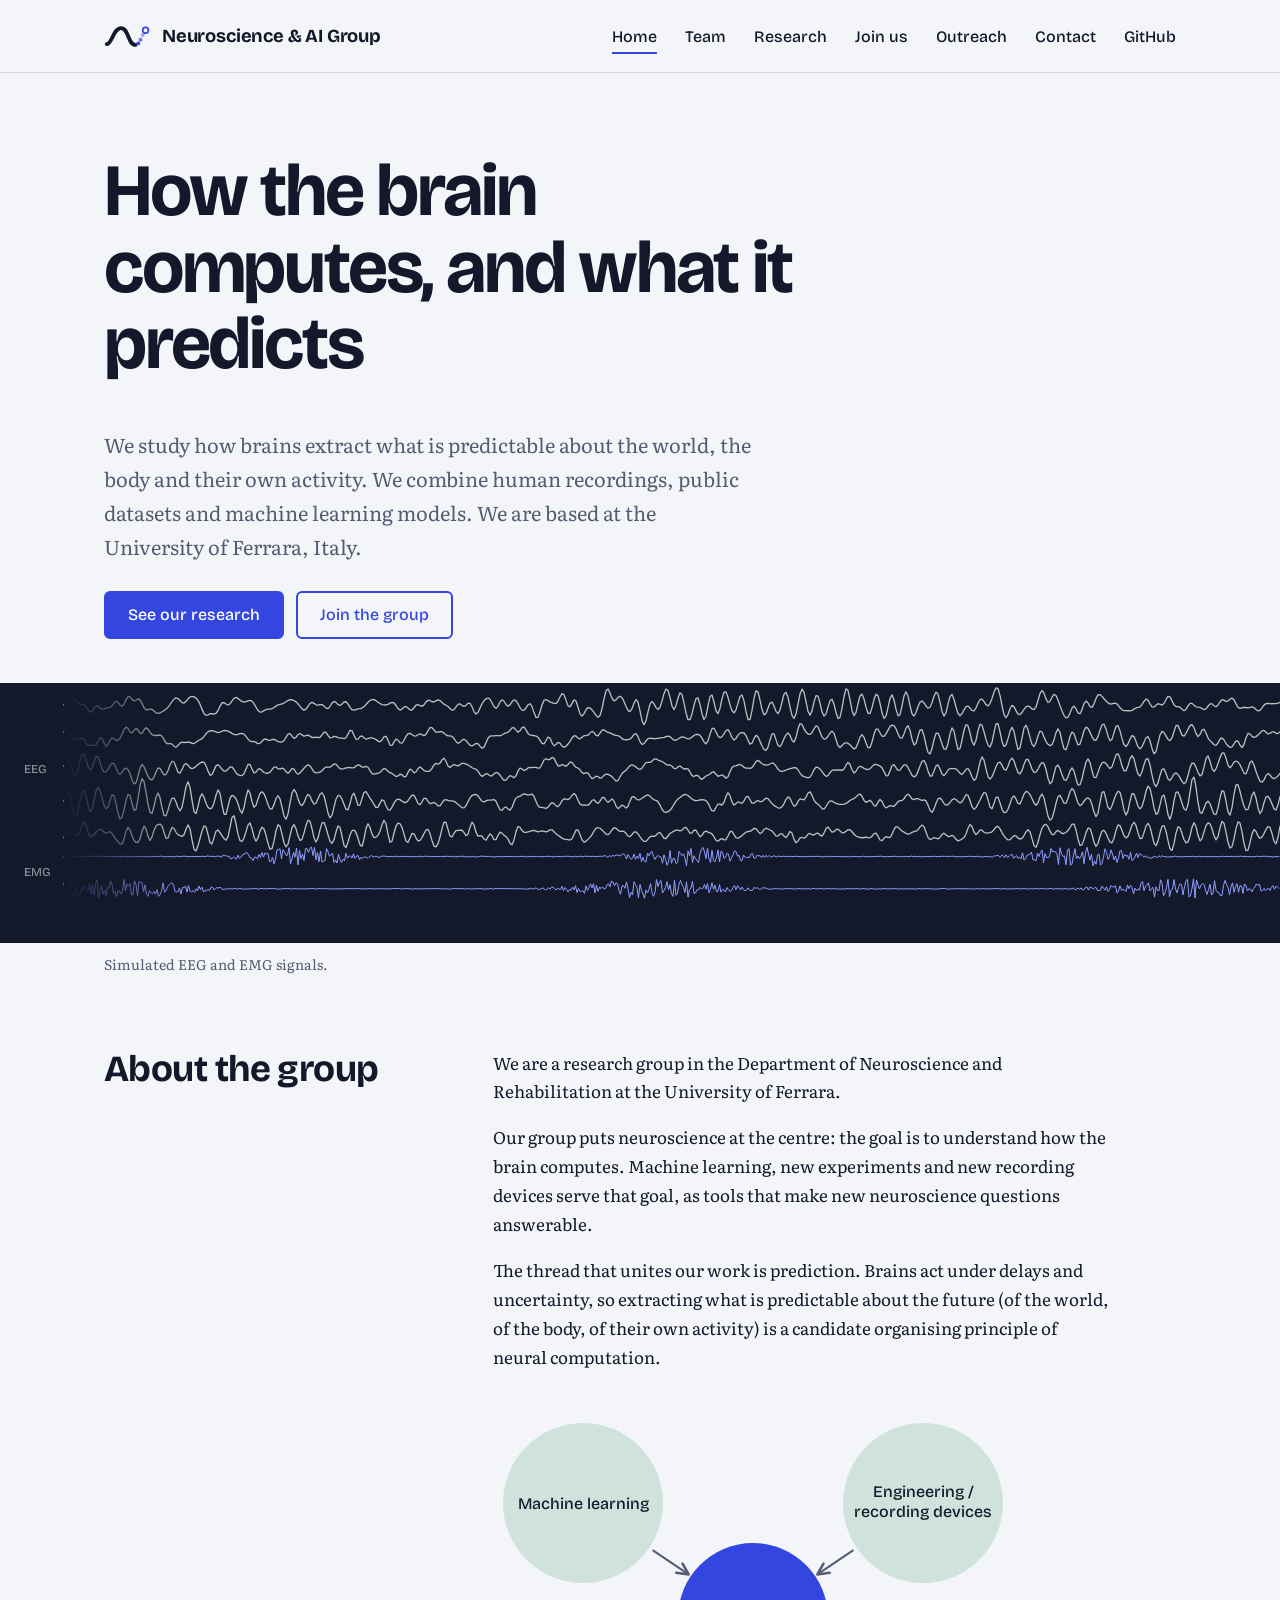
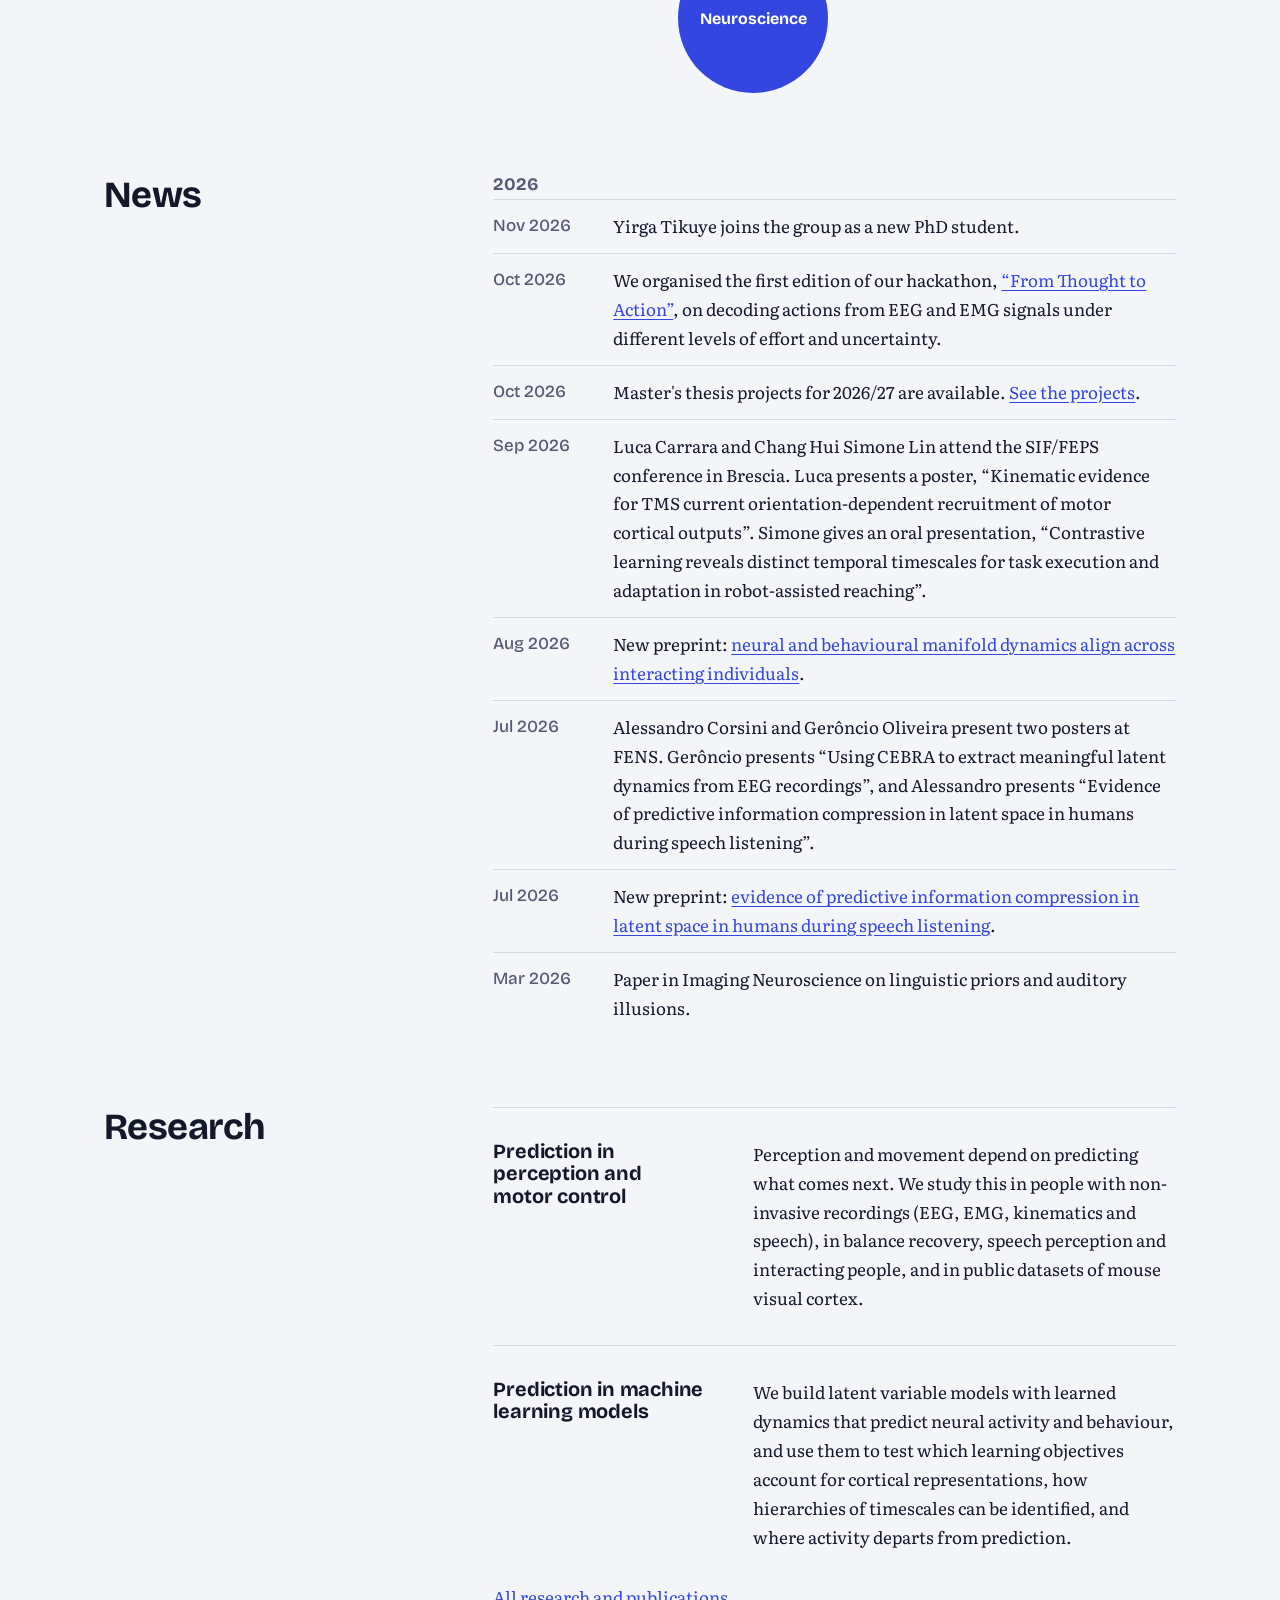
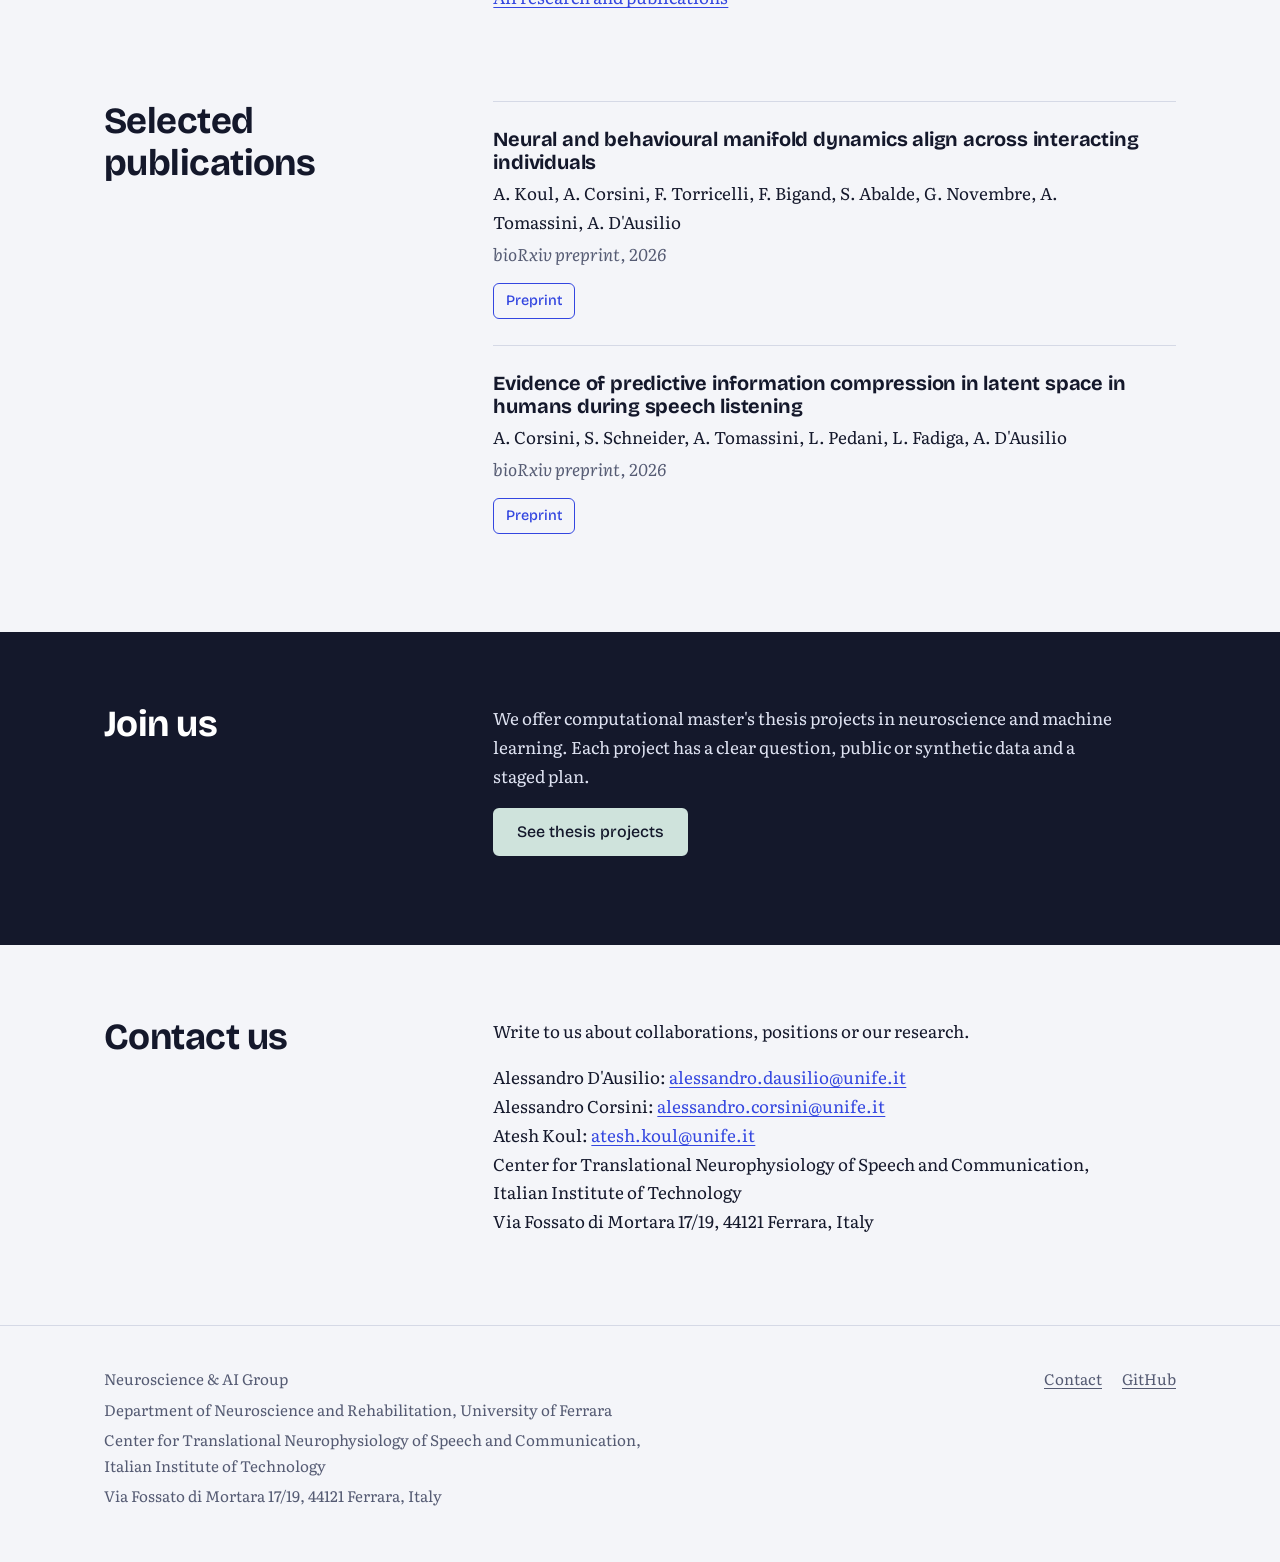
==== commit f78cb1ab: "Reintroduce Outreach page with the From Thought to Action hackathon Co-Authored-By: Claude Sonnet 5." ====
--- a/site/index.html
+++ b/site/index.html
@@ -24,6 +24,7 @@
           <li><a href="team.html">Team</a></li>
           <li><a href="research.html">Research</a></li>
           <li><a href="join.html">Join us</a></li>
+          <li><a href="outreach.html">Outreach</a></li>
           <li><a href="contact.html">Contact</a></li>
           <li><a href="https://github.com/ctnsc-unife">GitHub</a></li>
         </ul>
@@ -87,7 +88,7 @@
                     <h3 class="news-year">2026</h3>
           <ul class="news">
             <li><time datetime="2026-11">Nov 2026</time><p>Yirga Tikuye joins the group as a new PhD student.</p></li>
-            <li><time datetime="2026-10">Oct 2026</time><p>We organised the first edition of our hackathon, “From Thought to Action”, on decoding actions from EEG and EMG signals under different levels of effort and uncertainty.</p></li>
+            <li><time datetime="2026-10">Oct 2026</time><p>We organised the first edition of our hackathon, <a href="outreach.html">“From Thought to Action”</a>, on decoding actions from EEG and EMG signals under different levels of effort and uncertainty.</p></li>
             <li><time datetime="2026-10">Oct 2026</time><p>Master's thesis projects for 2026/27 are available. <a href="join.html">See the projects</a>.</p></li>
             <li><time datetime="2026-09">Sep 2026</time><p>Luca Carrara and Chang Hui Simone Lin attend the SIF/FEPS conference in Brescia. Luca presents a poster, “Kinematic evidence for TMS current orientation-dependent recruitment of motor cortical outputs”. Simone gives an oral presentation, “Contrastive learning reveals distinct temporal timescales for task execution and adaptation in robot-assisted reaching”.</p></li>
             <li><time datetime="2026-08">Aug 2026</time><p>New preprint: <a href="https://www.biorxiv.org/content/10.64898/2026.08.19.745562v1" rel="noopener">neural and behavioural manifold dynamics align across interacting individuals</a>.</p></li>
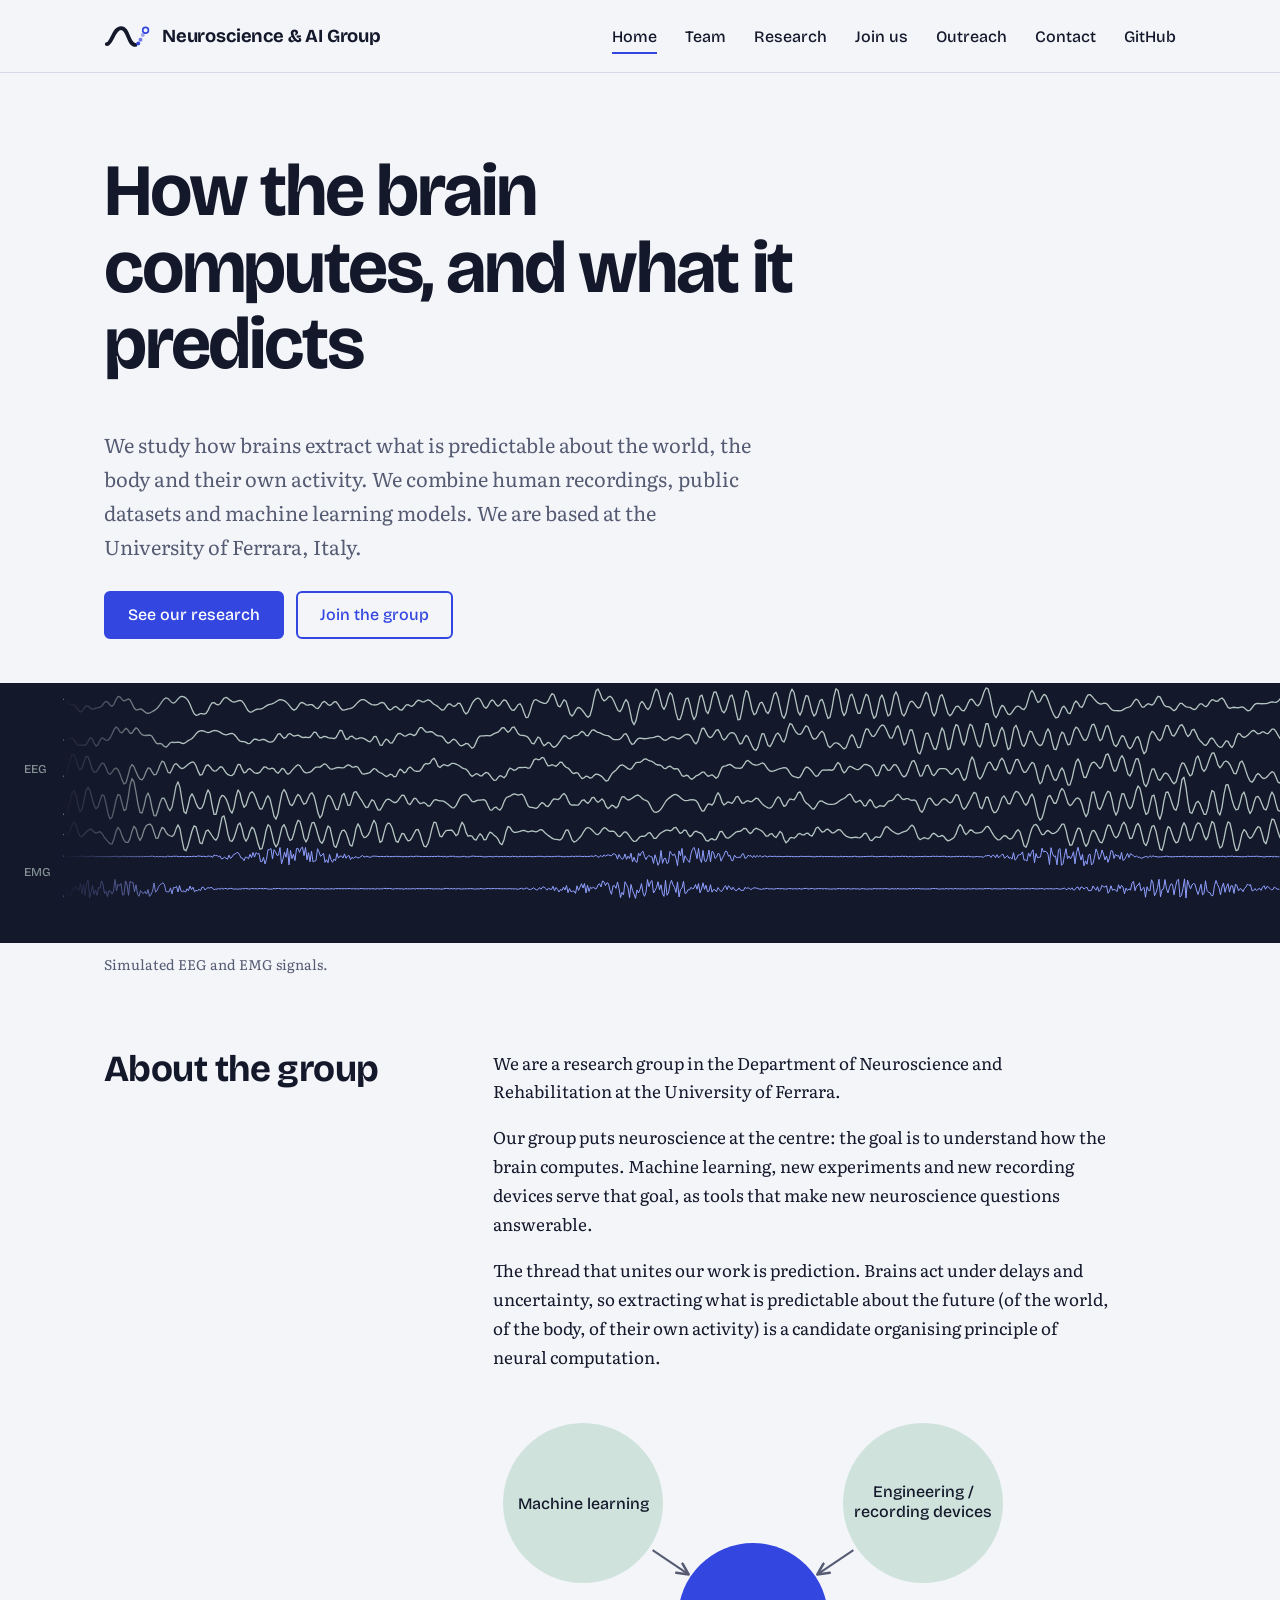
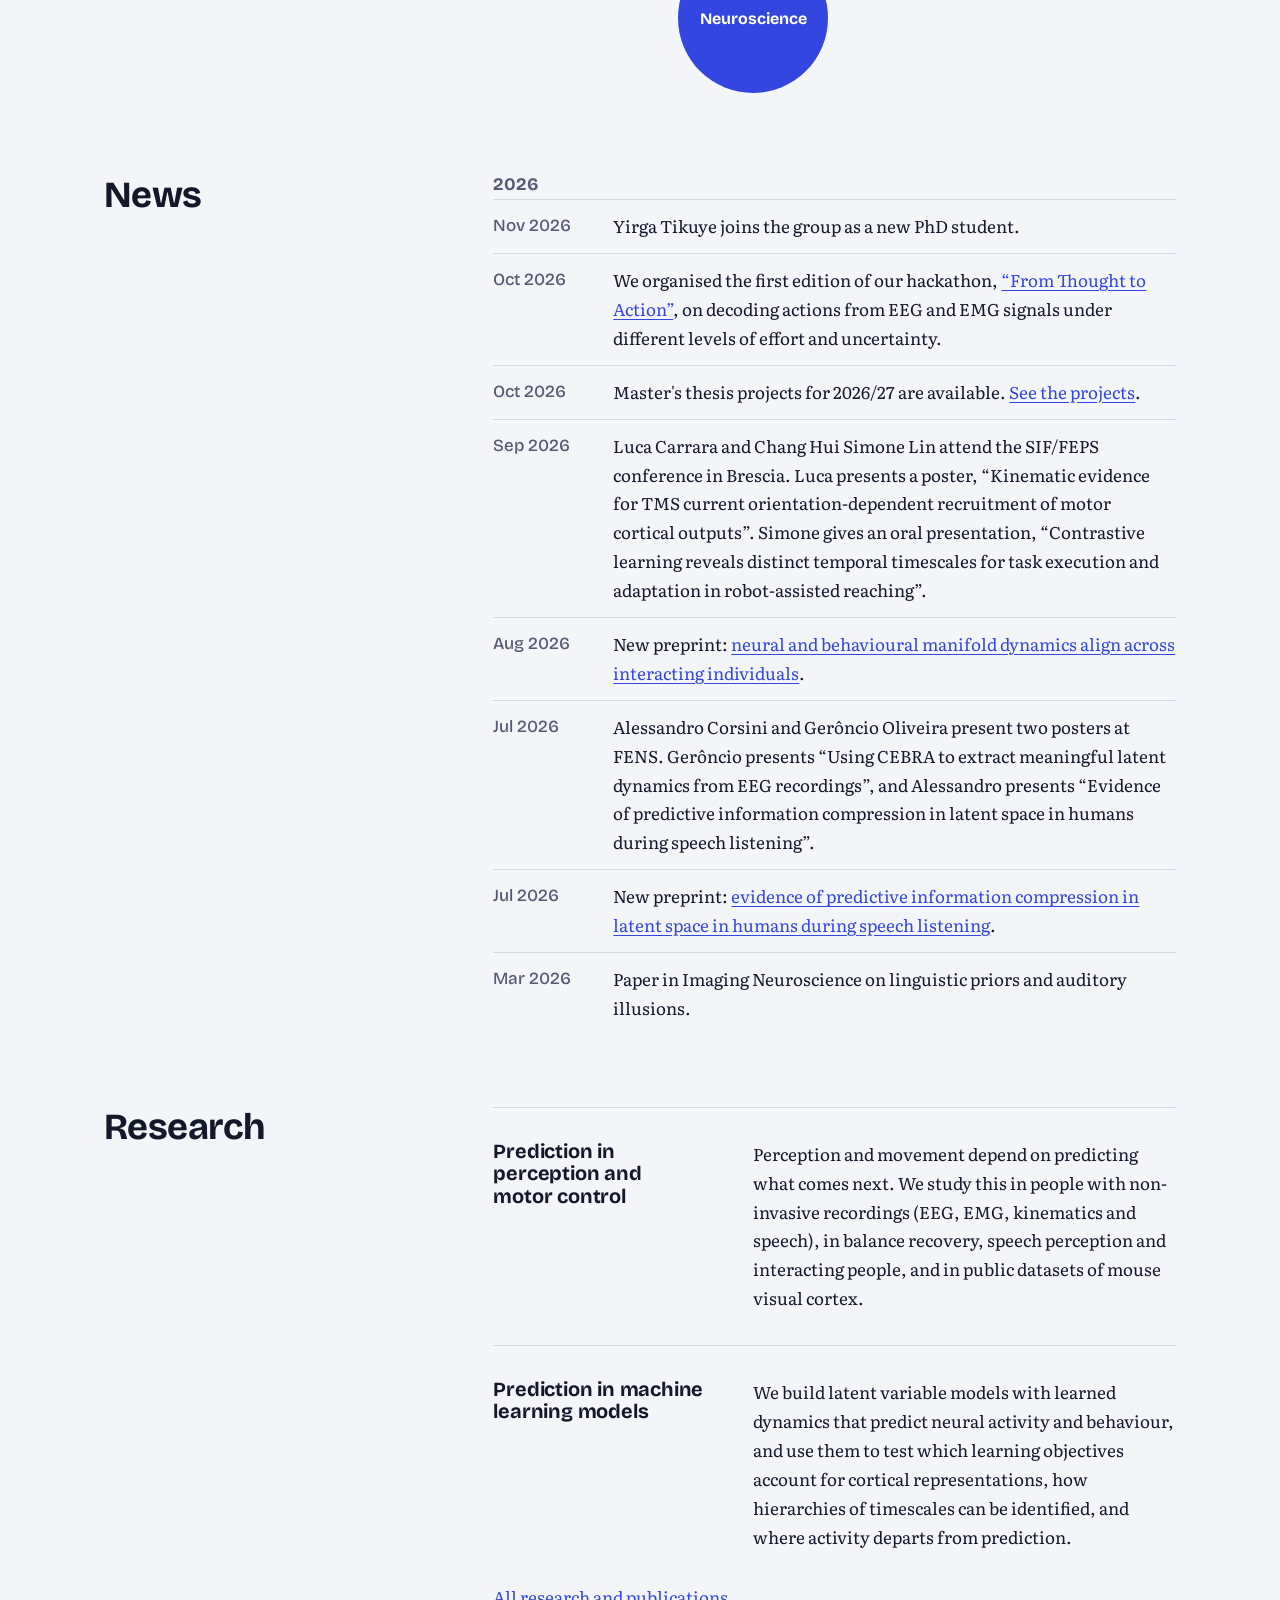
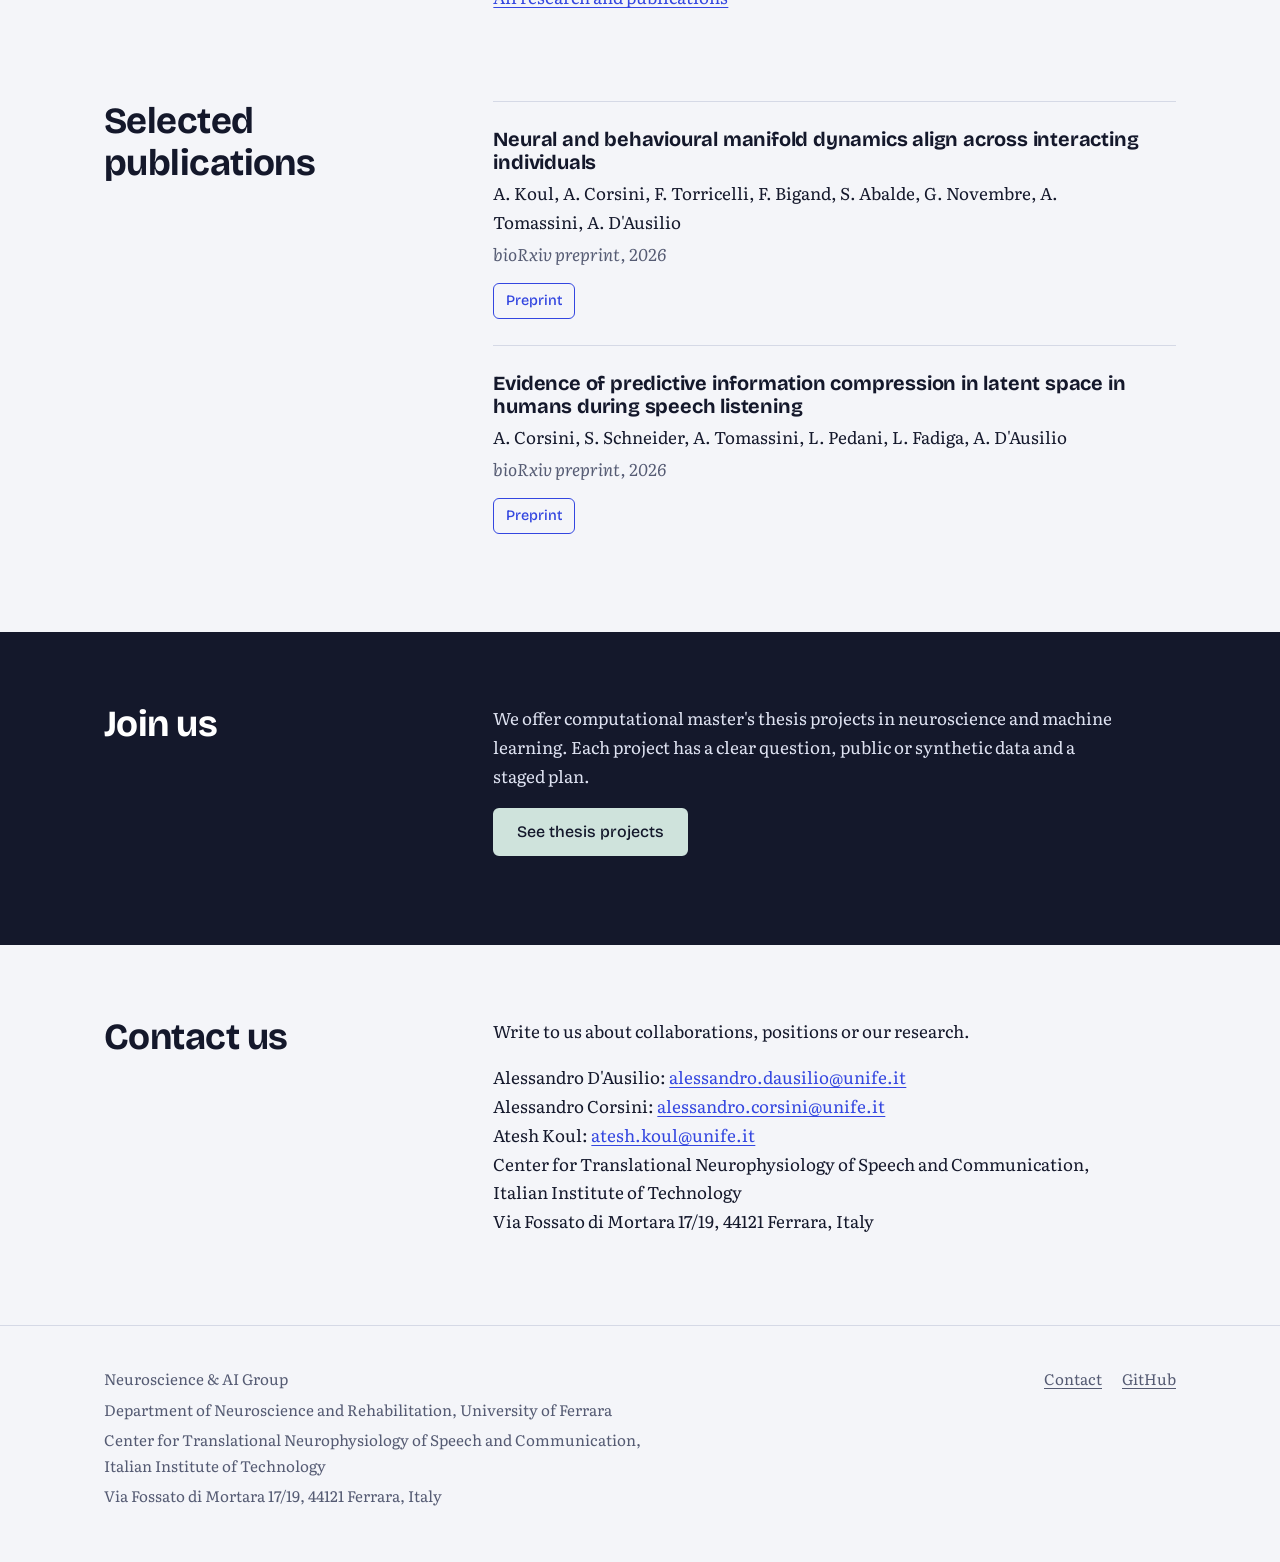
==== commit 565e98c8: "Fix event image proportions when stylesheet is cached Co-Authored-By: Claude Sonnet 5.5 <noreply@ant" ====
--- a/site/index.html
+++ b/site/index.html
@@ -9,7 +9,7 @@
   <link rel="preconnect" href="https://fonts.googleapis.com">
   <link rel="preconnect" href="https://fonts.gstatic.com" crossorigin>
   <link rel="stylesheet" href="https://fonts.googleapis.com/css2?family=Bricolage+Grotesque:opsz,wght@12..96,500;12..96,700&family=Literata:ital,opsz,wght@0,7..72,400;0,7..72,600;1,7..72,400&display=swap">
-  <link rel="stylesheet" href="assets/css/style.css?v=3">
+  <link rel="stylesheet" href="assets/css/style.css?v=4">
 </head>
 <body>
   <a class="skip" href="#main">Skip to content</a>
--- a/site/assets/css/style.css
+++ b/site/assets/css/style.css
@@ -419,6 +419,14 @@
   }
 }
 
+.event-img {
+  display: block;
+  width: 100%;
+  height: auto;
+  border-radius: 10px;
+  margin-bottom: 20px;
+}
+
 /* Publications */
 
 .pub {
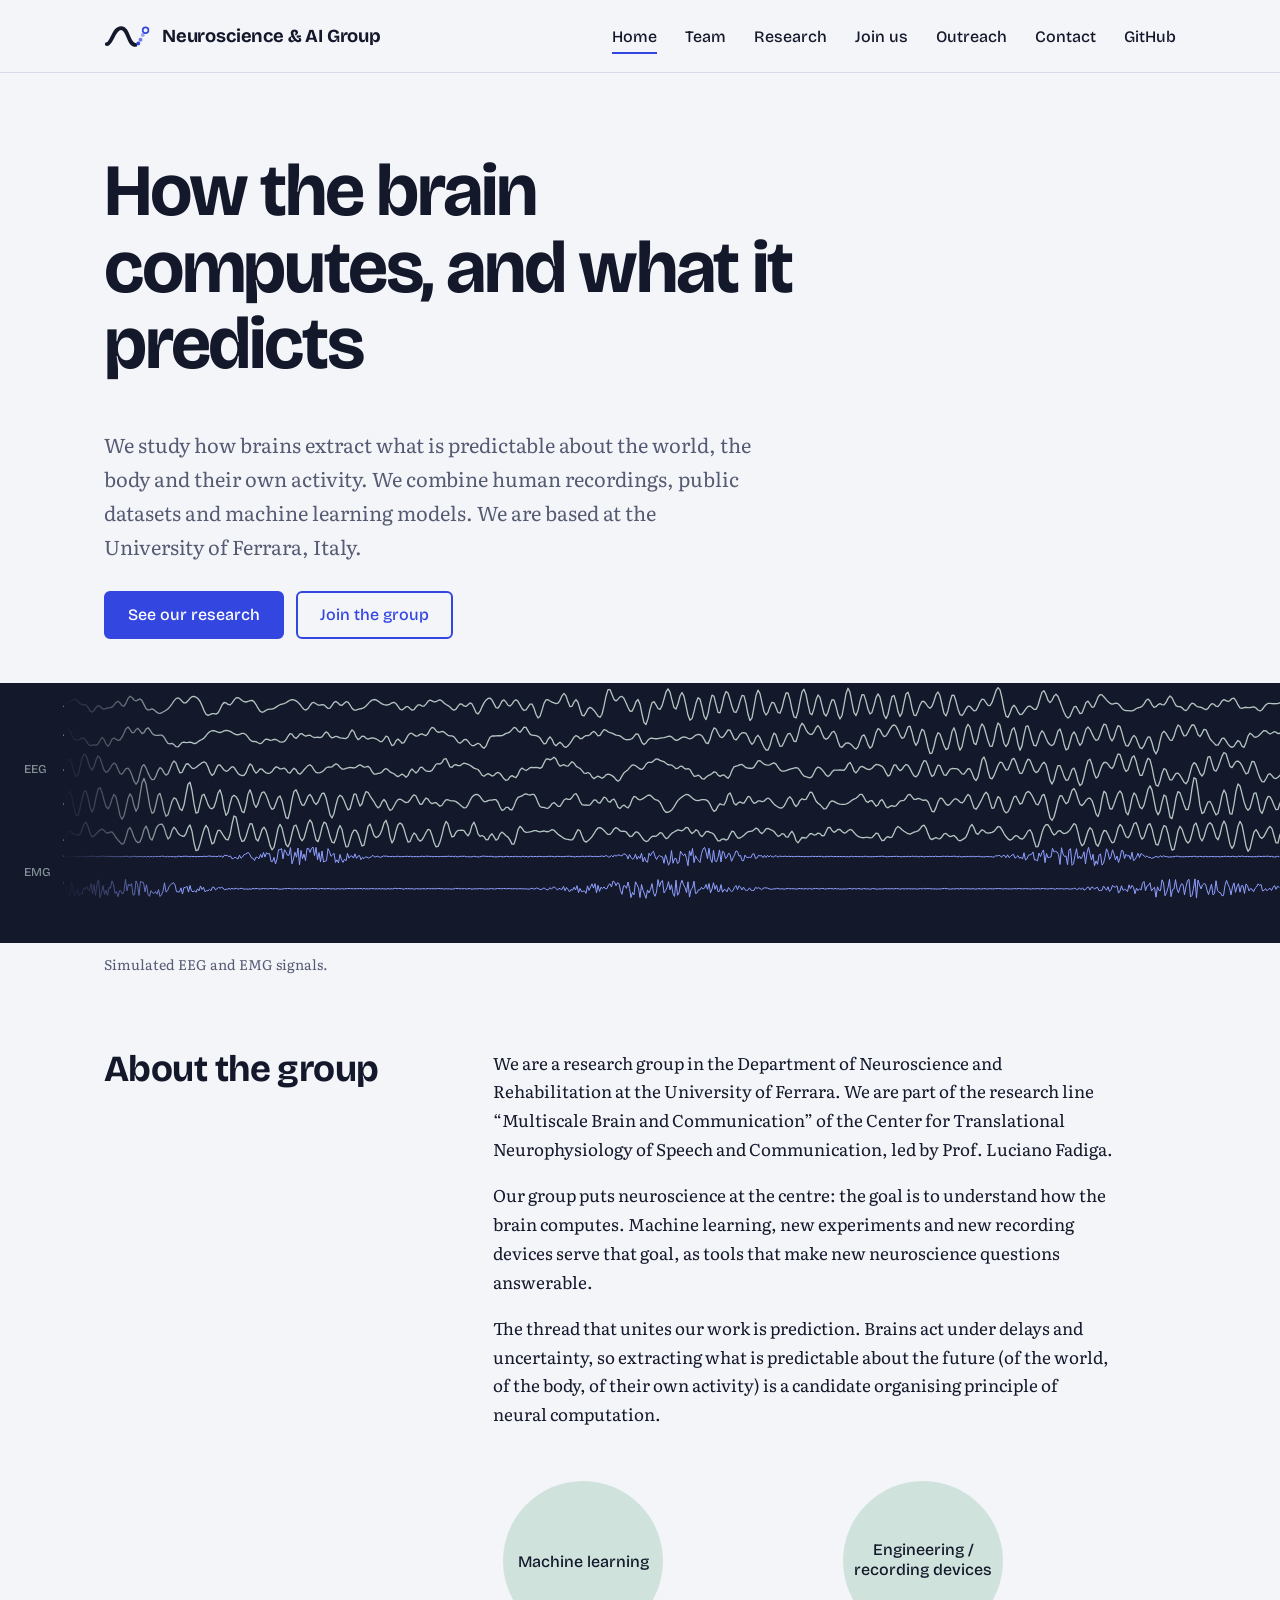
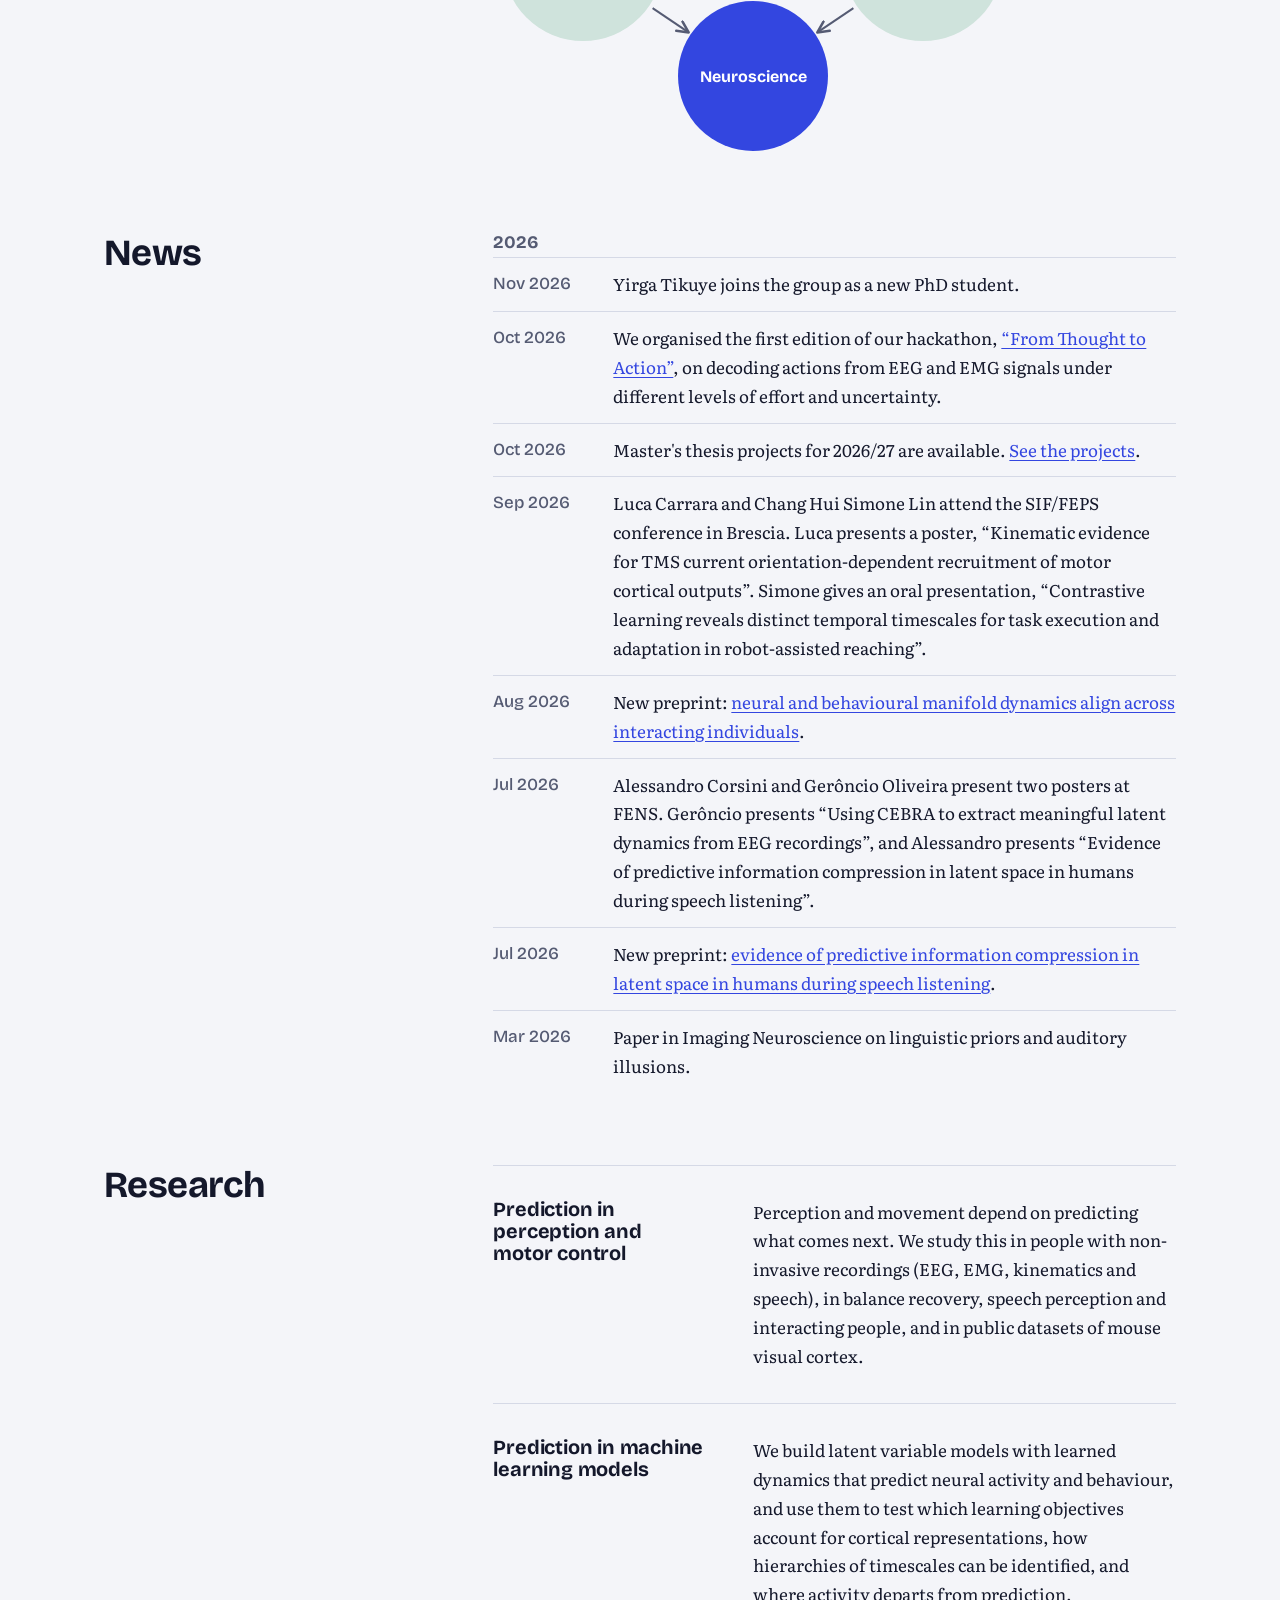
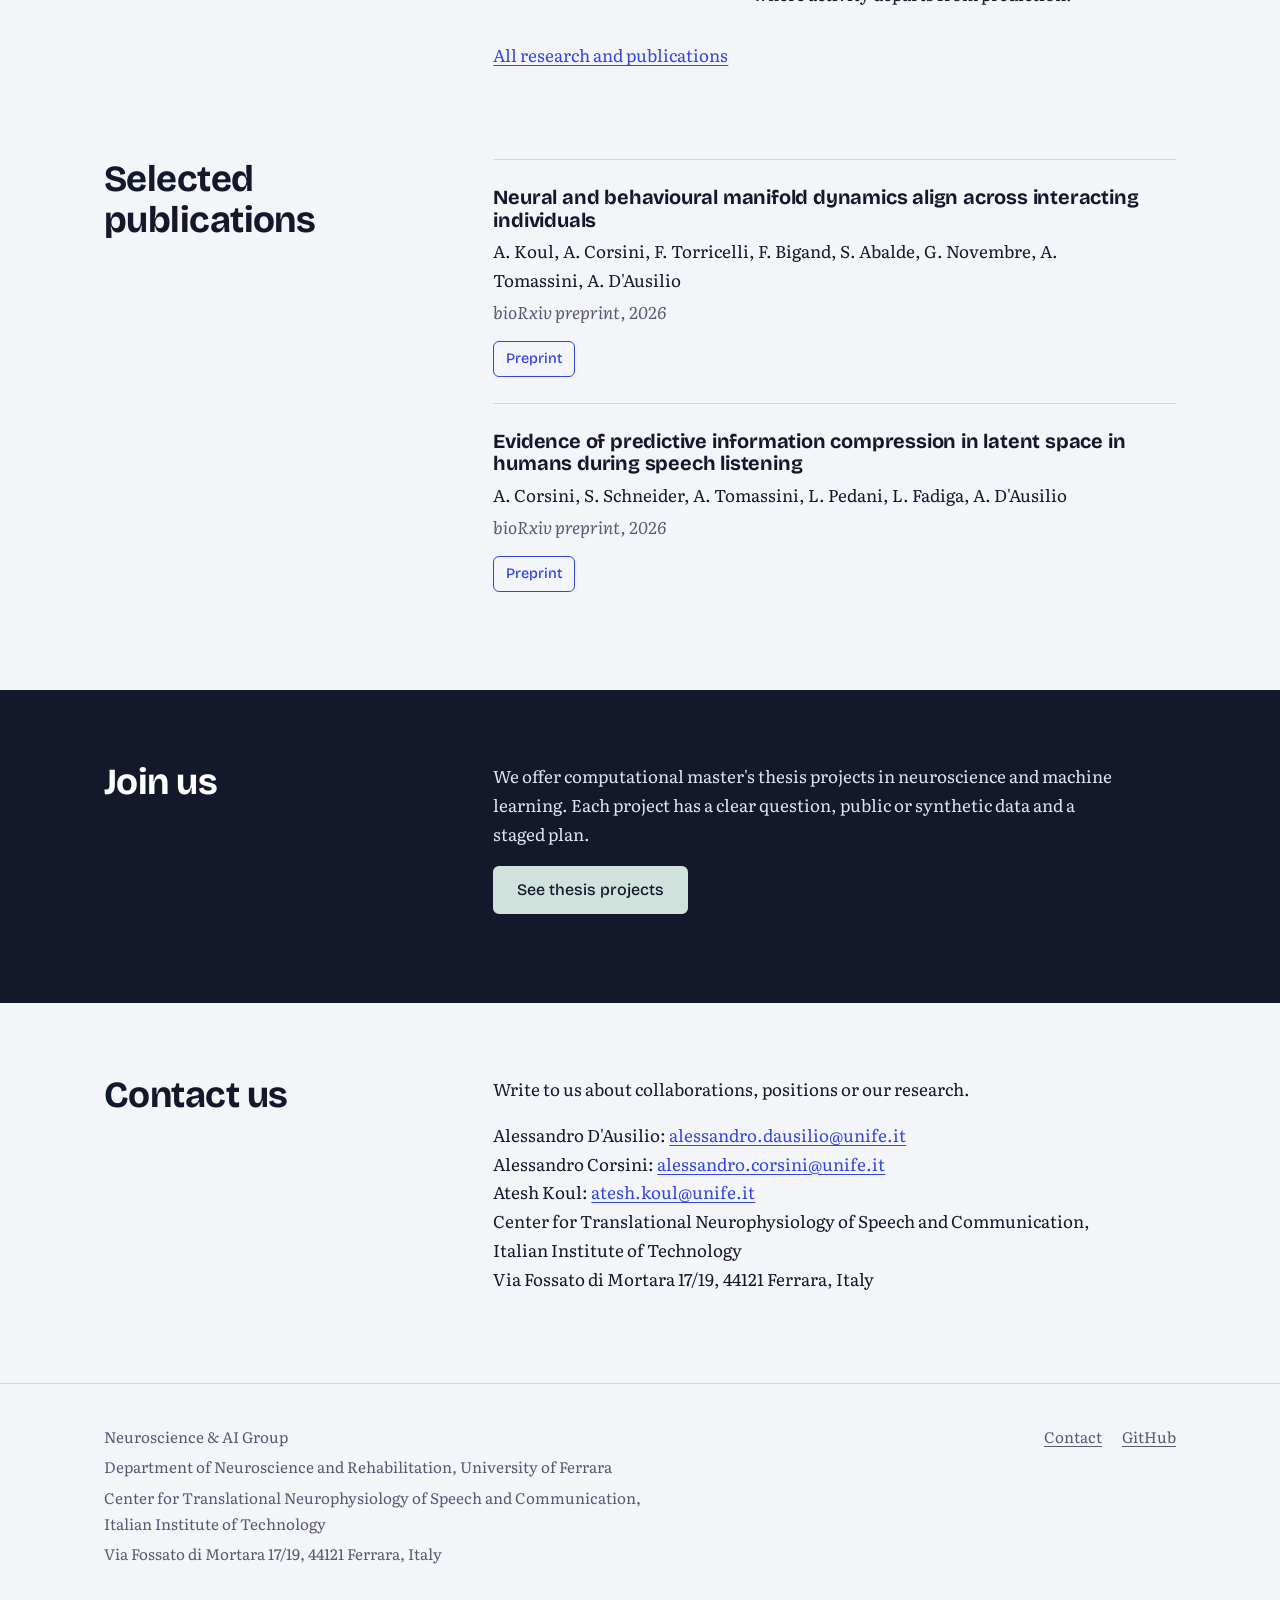
==== commit 142c7699: "Move Luciano Fadiga from collaborators to the home intro Co-Authored-By: Claude Sonnet 5.5 <noreply@" ====
--- a/site/index.html
+++ b/site/index.html
@@ -53,7 +53,7 @@
       <div class="wrap split">
         <h2>About the group</h2>
         <div>
-          <p>We are a research group in the Department of Neuroscience and Rehabilitation at the University of Ferrara.</p>
+          <p>We are a research group in the Department of Neuroscience and Rehabilitation at the University of Ferrara. We are part of the research line “Multiscale Brain and Communication” of the Center for Translational Neurophysiology of Speech and Communication, led by Prof. Luciano Fadiga.</p>
           <p>Our group puts neuroscience at the centre: the goal is to understand how the brain computes. Machine learning, new experiments and new recording devices serve that goal, as tools that make new neuroscience questions answerable.</p>
           <p>The thread that unites our work is prediction. Brains act under delays and uncertainty, so extracting what is predictable about the future (of the world, of the body, of their own activity) is a candidate organising principle of neural computation.</p>
           <figure class="diagram" style="color:#555b73">
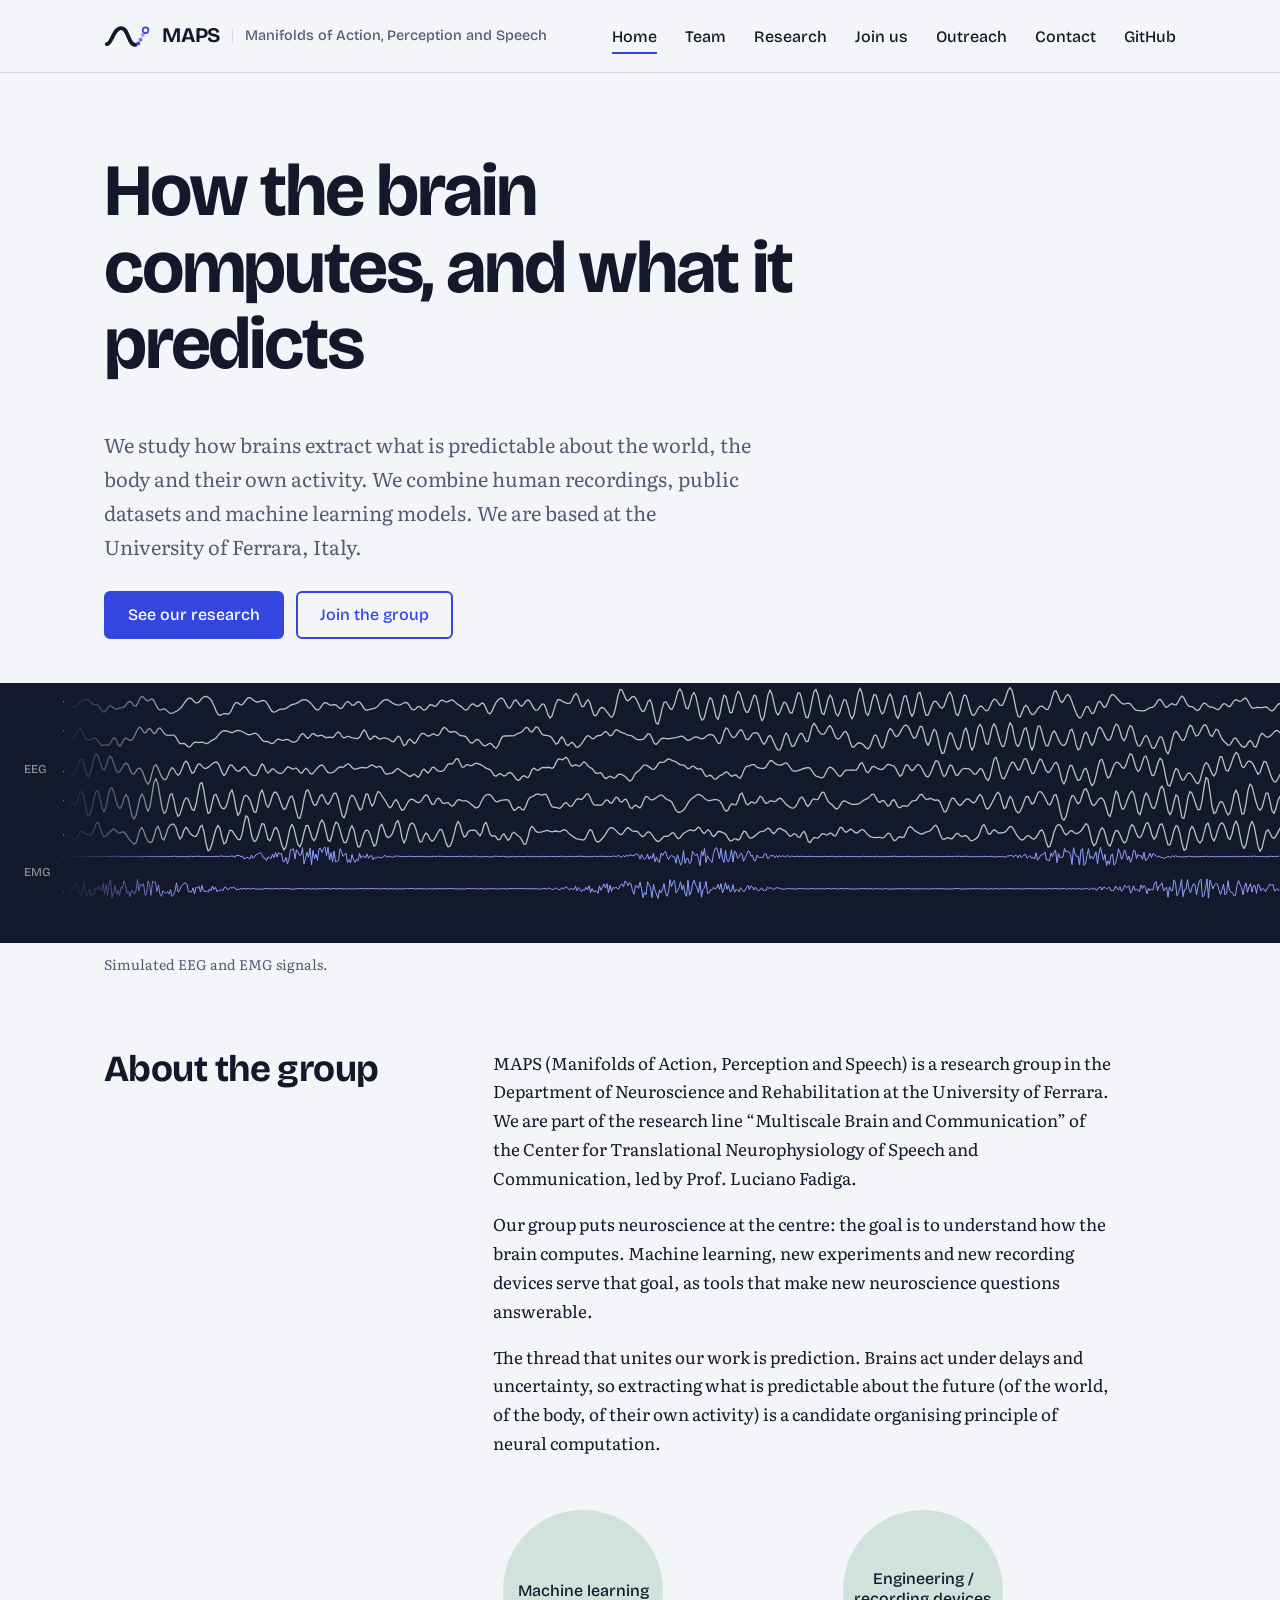
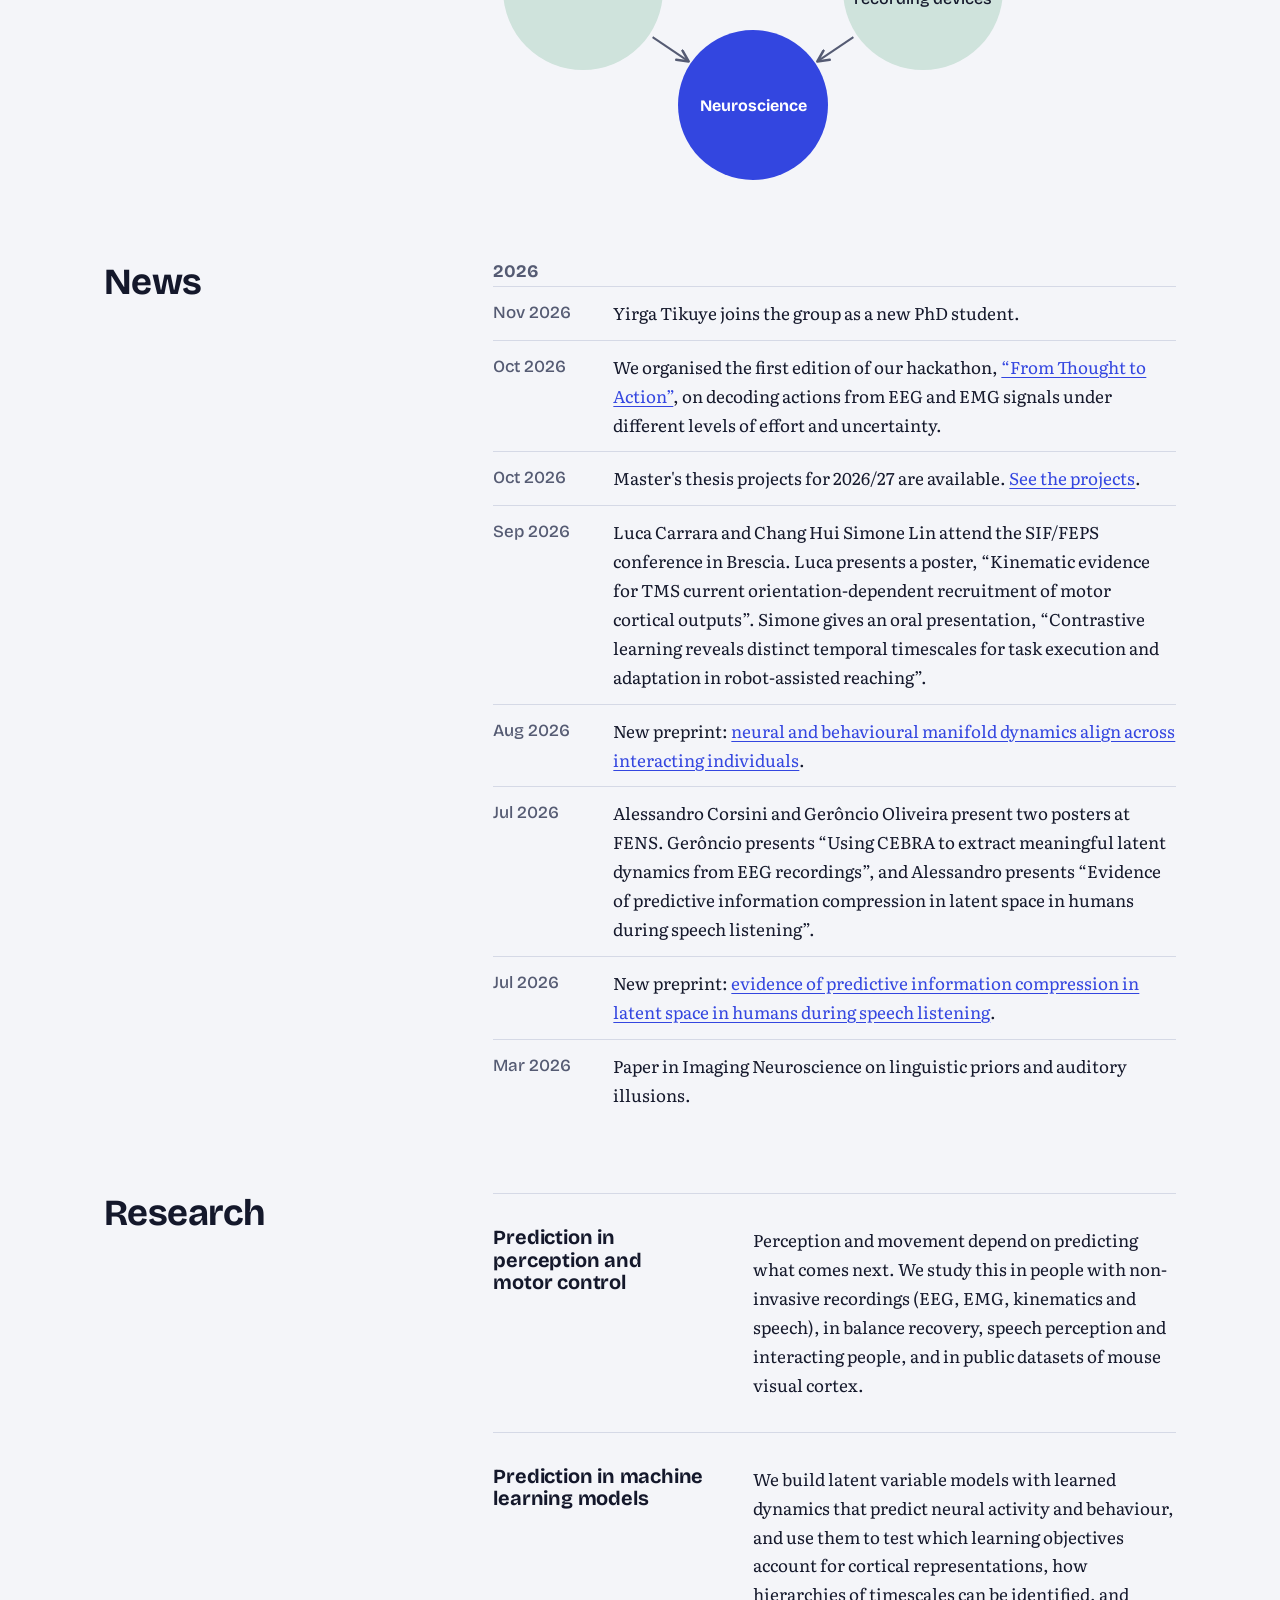
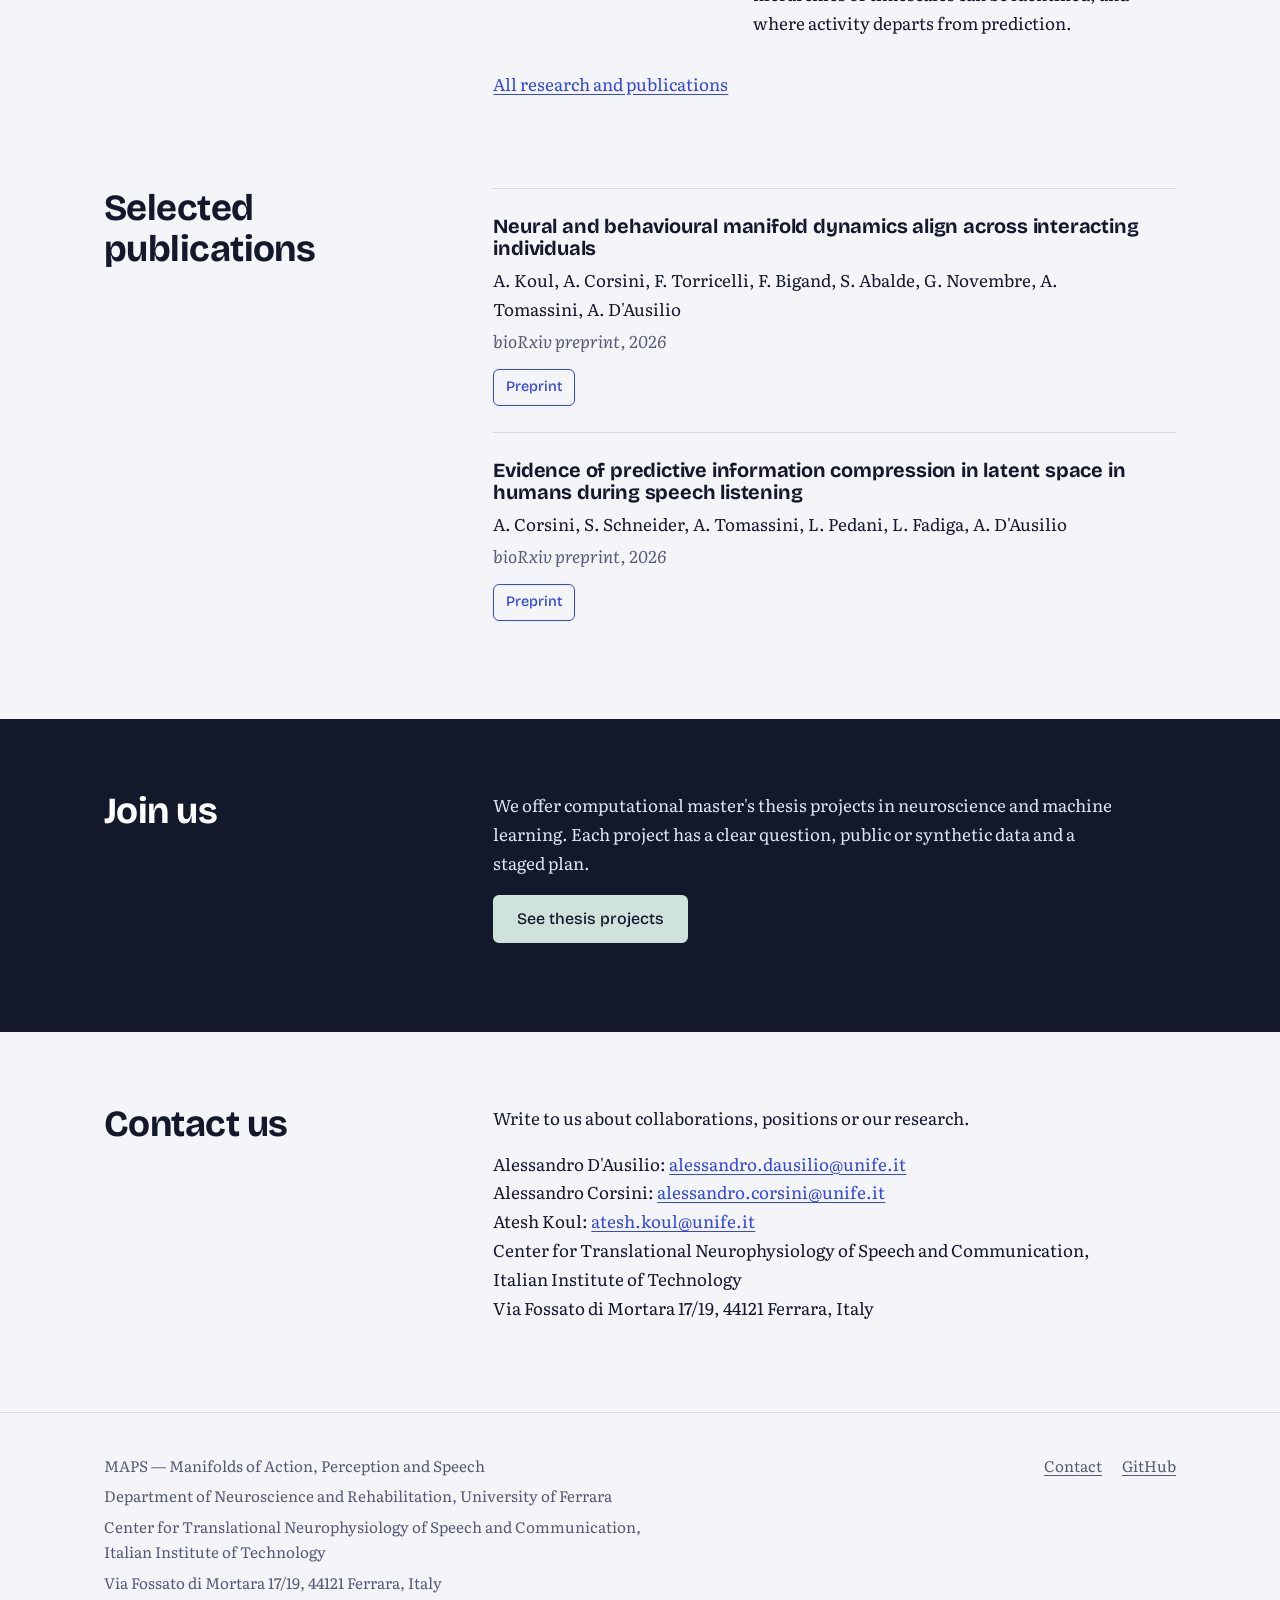
==== commit 9e2ccab1: "Rename the group to MAPS (Manifolds of Action, Perception and Speech) Co-Authored-By: Claude Sonnet " ====
--- a/site/index.html
+++ b/site/index.html
@@ -3,20 +3,20 @@
 <head>
   <meta charset="utf-8">
   <meta name="viewport" content="width=device-width, initial-scale=1">
-  <title>Neuroscience &amp; AI Group · University of Ferrara</title>
+  <title>MAPS · University of Ferrara</title>
   <meta name="description" content="Research group at the University of Ferrara studying how the brain computes, with prediction as a guiding principle.">
   <link rel="icon" href="assets/favicon.svg" type="image/svg+xml">
   <link rel="preconnect" href="https://fonts.googleapis.com">
   <link rel="preconnect" href="https://fonts.gstatic.com" crossorigin>
   <link rel="stylesheet" href="https://fonts.googleapis.com/css2?family=Bricolage+Grotesque:opsz,wght@12..96,500;12..96,700&family=Literata:ital,opsz,wght@0,7..72,400;0,7..72,600;1,7..72,400&display=swap">
-  <link rel="stylesheet" href="assets/css/style.css?v=4">
+  <link rel="stylesheet" href="assets/css/style.css?v=5">
 </head>
 <body>
   <a class="skip" href="#main">Skip to content</a>
 
   <header class="site-header">
     <div class="wrap header-row">
-      <a class="brand" href="index.html"><img src="assets/logo-mark.svg" alt="" width="46" height="27"><span>Neuroscience &amp; AI Group</span></a>
+      <a class="brand" href="index.html"><img src="assets/logo-mark.svg" alt="" width="46" height="27"><span>MAPS</span><small>Manifolds of Action, Perception and Speech</small></a>
       <button class="nav-toggle" type="button" aria-expanded="false" aria-controls="site-nav">Menu</button>
       <nav id="site-nav" class="site-nav" aria-label="Main">
         <ul>
@@ -53,7 +53,7 @@
       <div class="wrap split">
         <h2>About the group</h2>
         <div>
-          <p>We are a research group in the Department of Neuroscience and Rehabilitation at the University of Ferrara. We are part of the research line “Multiscale Brain and Communication” of the Center for Translational Neurophysiology of Speech and Communication, led by Prof. Luciano Fadiga.</p>
+          <p>MAPS (Manifolds of Action, Perception and Speech) is a research group in the Department of Neuroscience and Rehabilitation at the University of Ferrara. We are part of the research line “Multiscale Brain and Communication” of the Center for Translational Neurophysiology of Speech and Communication, led by Prof. Luciano Fadiga.</p>
           <p>Our group puts neuroscience at the centre: the goal is to understand how the brain computes. Machine learning, new experiments and new recording devices serve that goal, as tools that make new neuroscience questions answerable.</p>
           <p>The thread that unites our work is prediction. Brains act under delays and uncertainty, so extracting what is predictable about the future (of the world, of the body, of their own activity) is a candidate organising principle of neural computation.</p>
           <figure class="diagram" style="color:#555b73">
@@ -164,7 +164,7 @@
   <footer class="site-footer">
     <div class="wrap footer-row">
       <div>
-        <p>Neuroscience &amp; AI Group</p>
+        <p>MAPS — Manifolds of Action, Perception and Speech</p>
         <p>Department of Neuroscience and Rehabilitation, University of Ferrara</p>
         <p>Center for Translational Neurophysiology of Speech and Communication, Italian Institute of Technology</p>
         <p>Via Fossato di Mortara 17/19, 44121 Ferrara, Italy</p>
--- a/site/assets/css/style.css
+++ b/site/assets/css/style.css
@@ -1,4 +1,4 @@
-/* Neuroscience & AI Group — site styles */
+/* MAPS — site styles */
 
 :root {
   --ink: #14182b;
@@ -130,10 +130,25 @@
   line-height: 1;
   font-family: var(--head);
   font-weight: 700;
-  font-size: 1.15rem;
+  font-size: 1.3rem;
   letter-spacing: -0.01em;
   color: var(--ink);
   text-decoration: none;
+}
+
+.brand small {
+  font-weight: 500;
+  font-size: 0.9rem;
+  letter-spacing: 0;
+  color: var(--slate);
+  padding-left: 12px;
+  border-left: 1px solid var(--rule);
+}
+
+@media (max-width: 1100px) {
+  .brand small {
+    display: none;
+  }
 }
 
 .brand:hover {
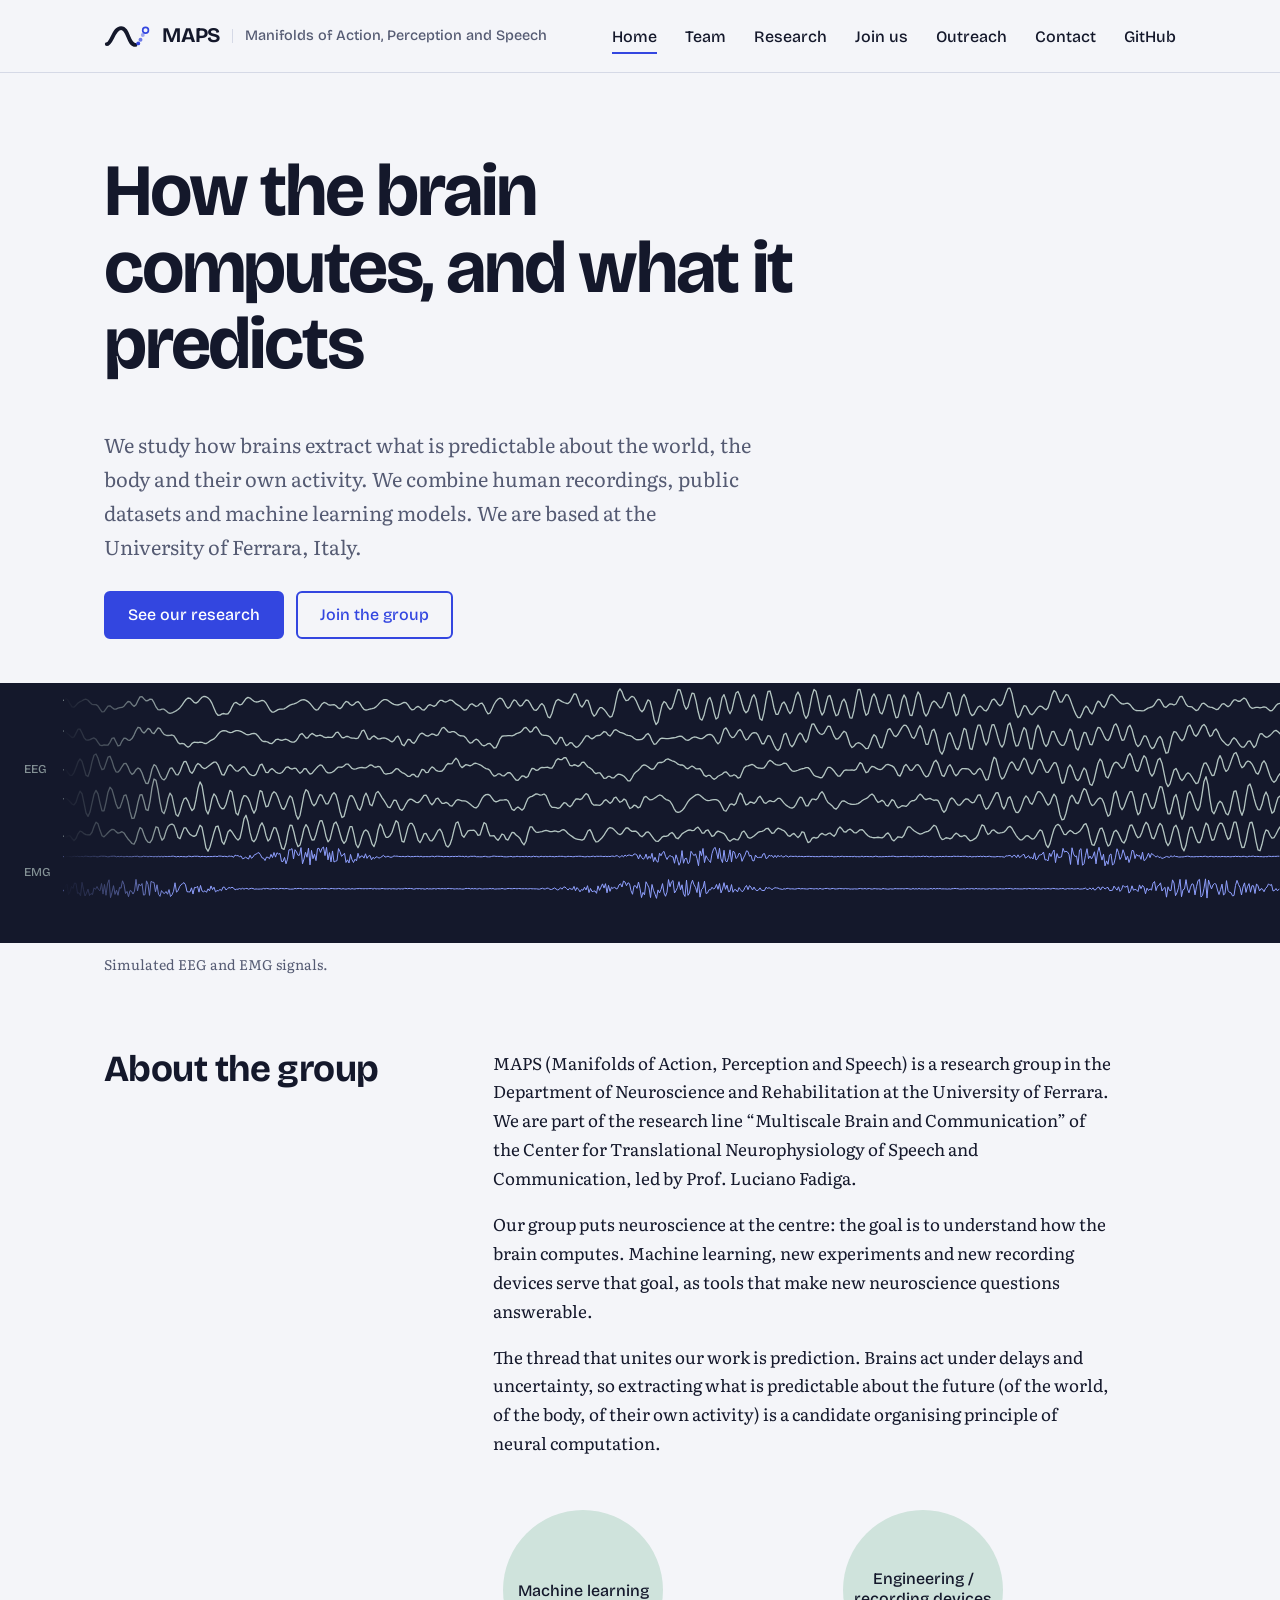
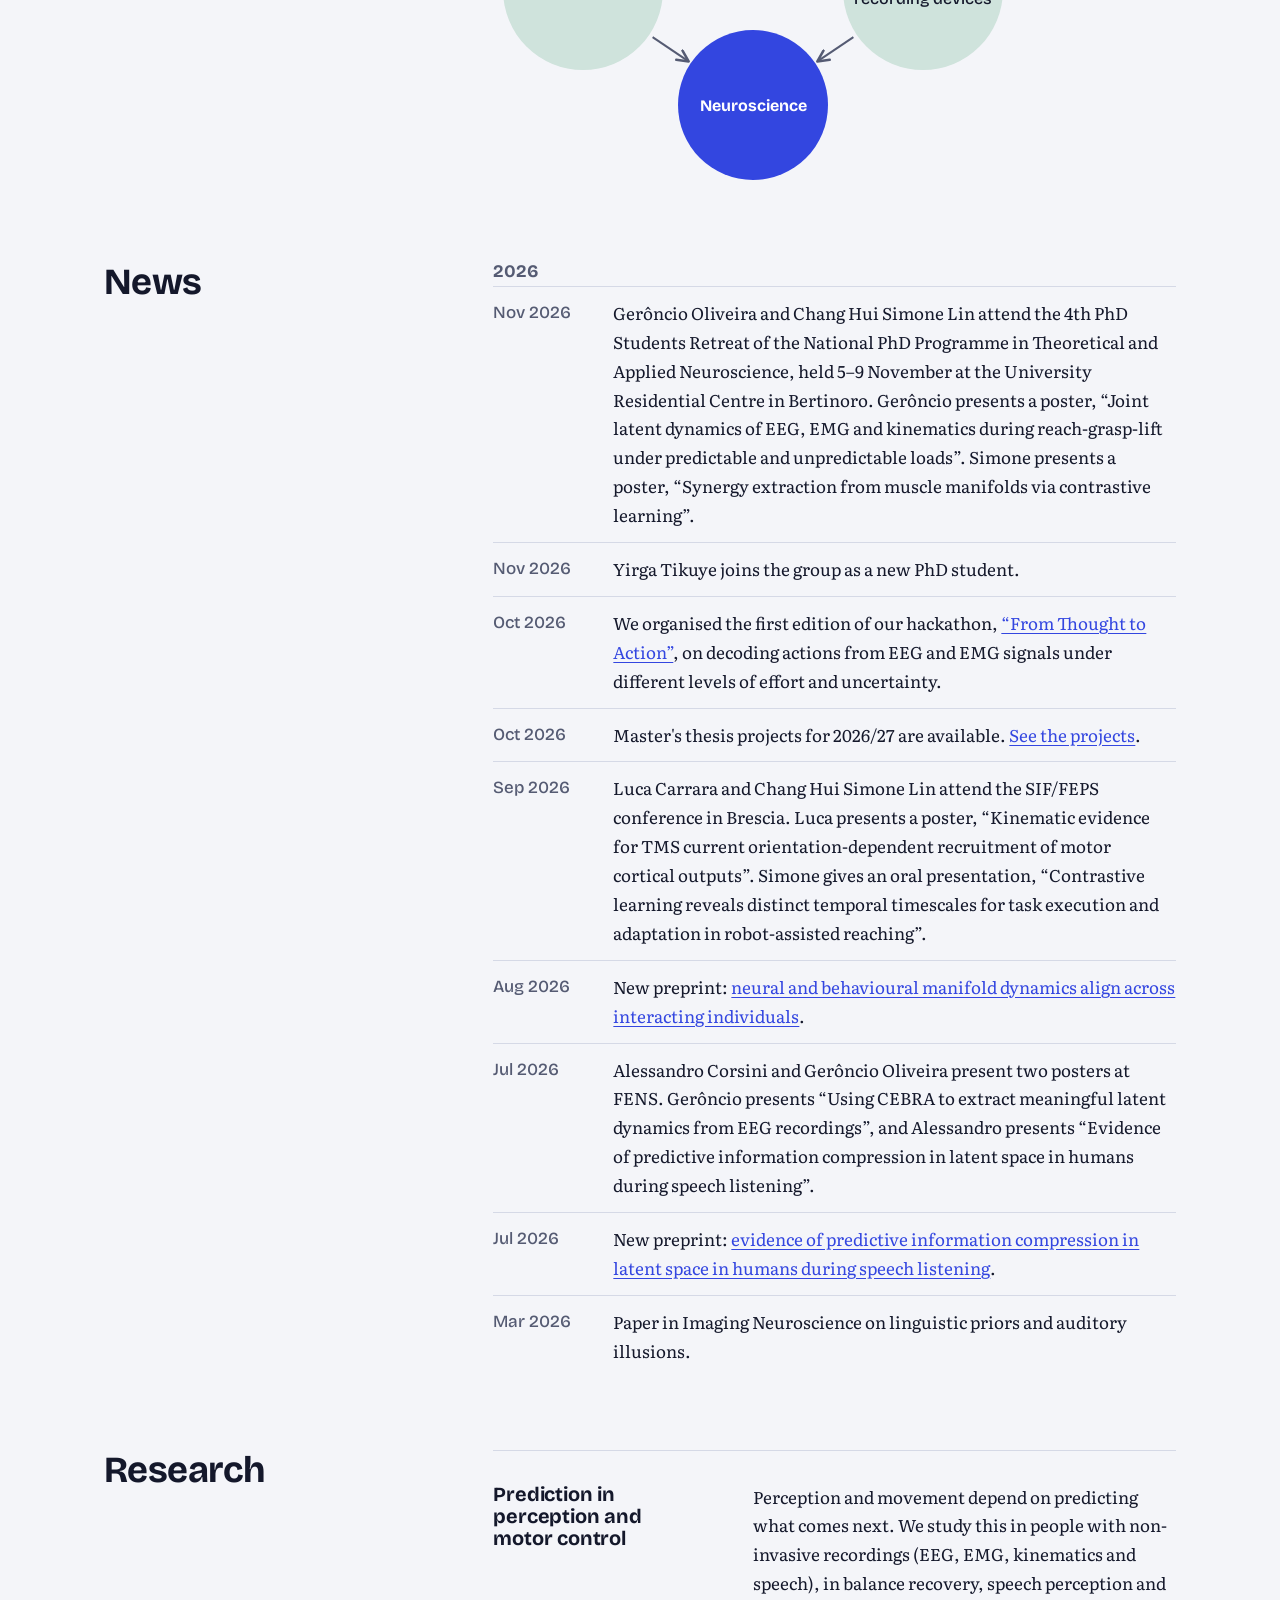
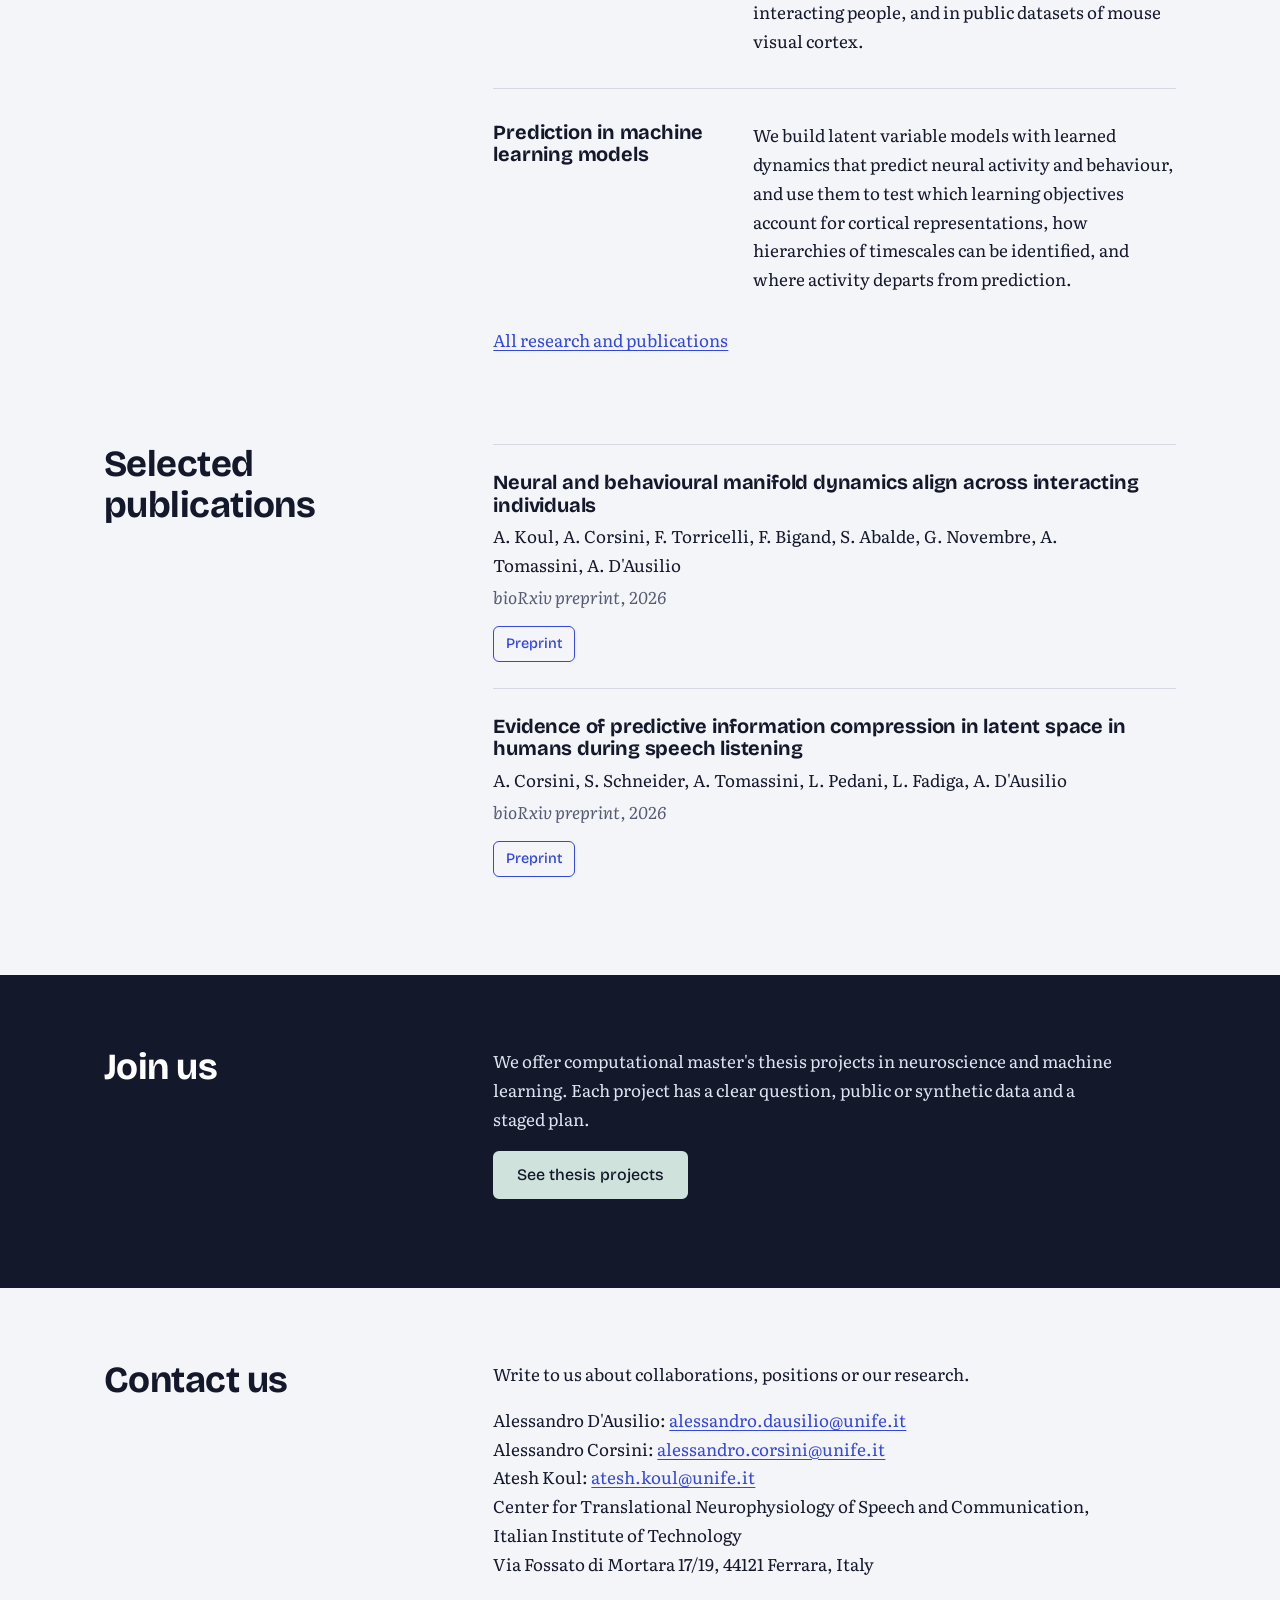
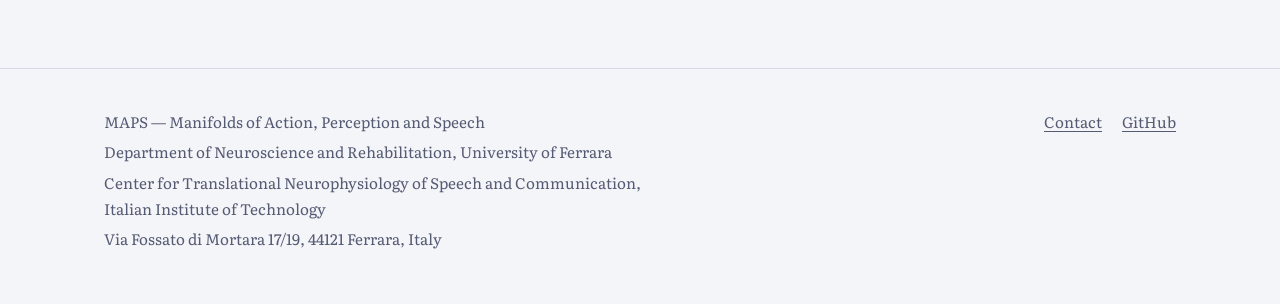
==== commit 5f30122f: "News: PhD Students Retreat in Bertinoro Co-Authored-By: Claude Sonnet 5.5 <noreply@anthropic.com> Cl" ====
--- a/site/index.html
+++ b/site/index.html
@@ -87,6 +87,7 @@
         <div>
                     <h3 class="news-year">2026</h3>
           <ul class="news">
+            <li><time datetime="2026-11">Nov 2026</time><p>Gerôncio Oliveira and Chang Hui Simone Lin attend the 4th PhD Students Retreat of the National PhD Programme in Theoretical and Applied Neuroscience, held 5–9 November at the University Residential Centre in Bertinoro. Gerôncio presents a poster, “Joint latent dynamics of EEG, EMG and kinematics during reach-grasp-lift under predictable and unpredictable loads”. Simone presents a poster, “Synergy extraction from muscle manifolds via contrastive learning”.</p></li>
             <li><time datetime="2026-11">Nov 2026</time><p>Yirga Tikuye joins the group as a new PhD student.</p></li>
             <li><time datetime="2026-10">Oct 2026</time><p>We organised the first edition of our hackathon, <a href="outreach.html">“From Thought to Action”</a>, on decoding actions from EEG and EMG signals under different levels of effort and uncertainty.</p></li>
             <li><time datetime="2026-10">Oct 2026</time><p>Master's thesis projects for 2026/27 are available. <a href="join.html">See the projects</a>.</p></li>
